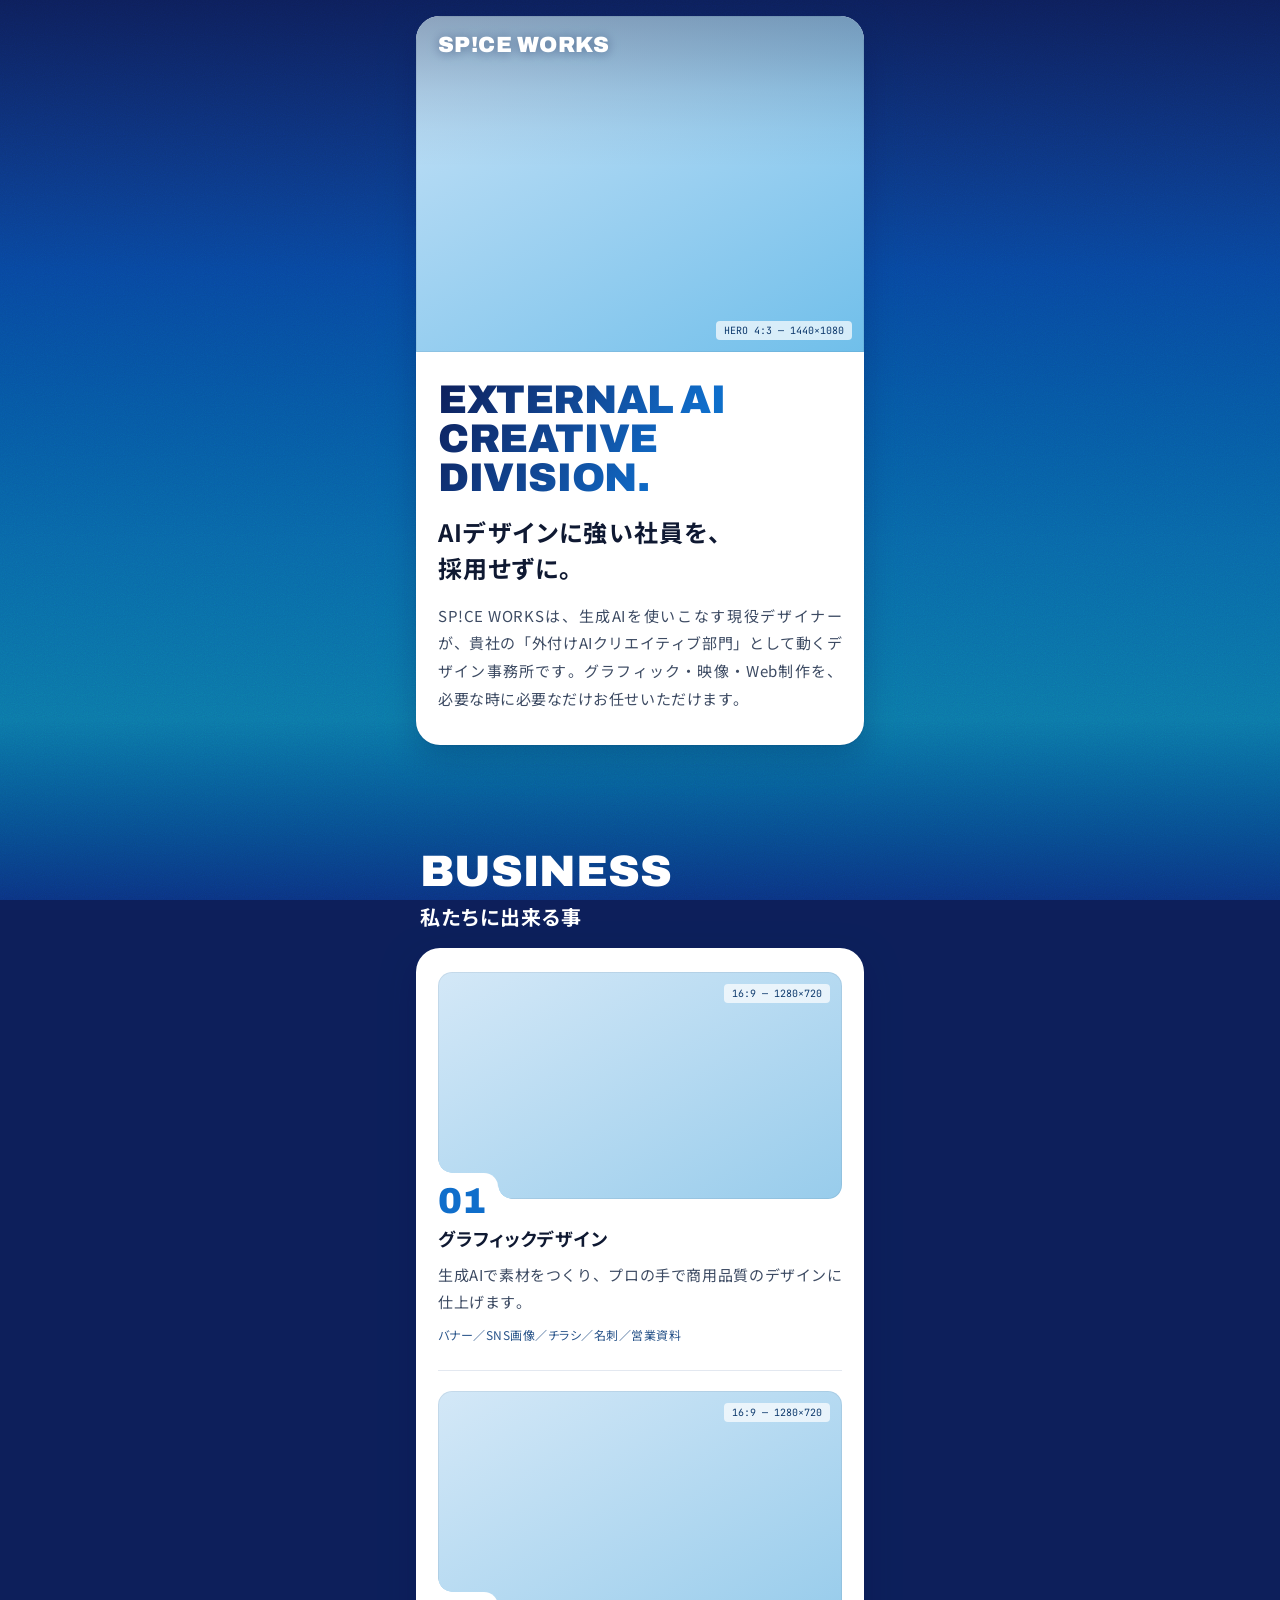
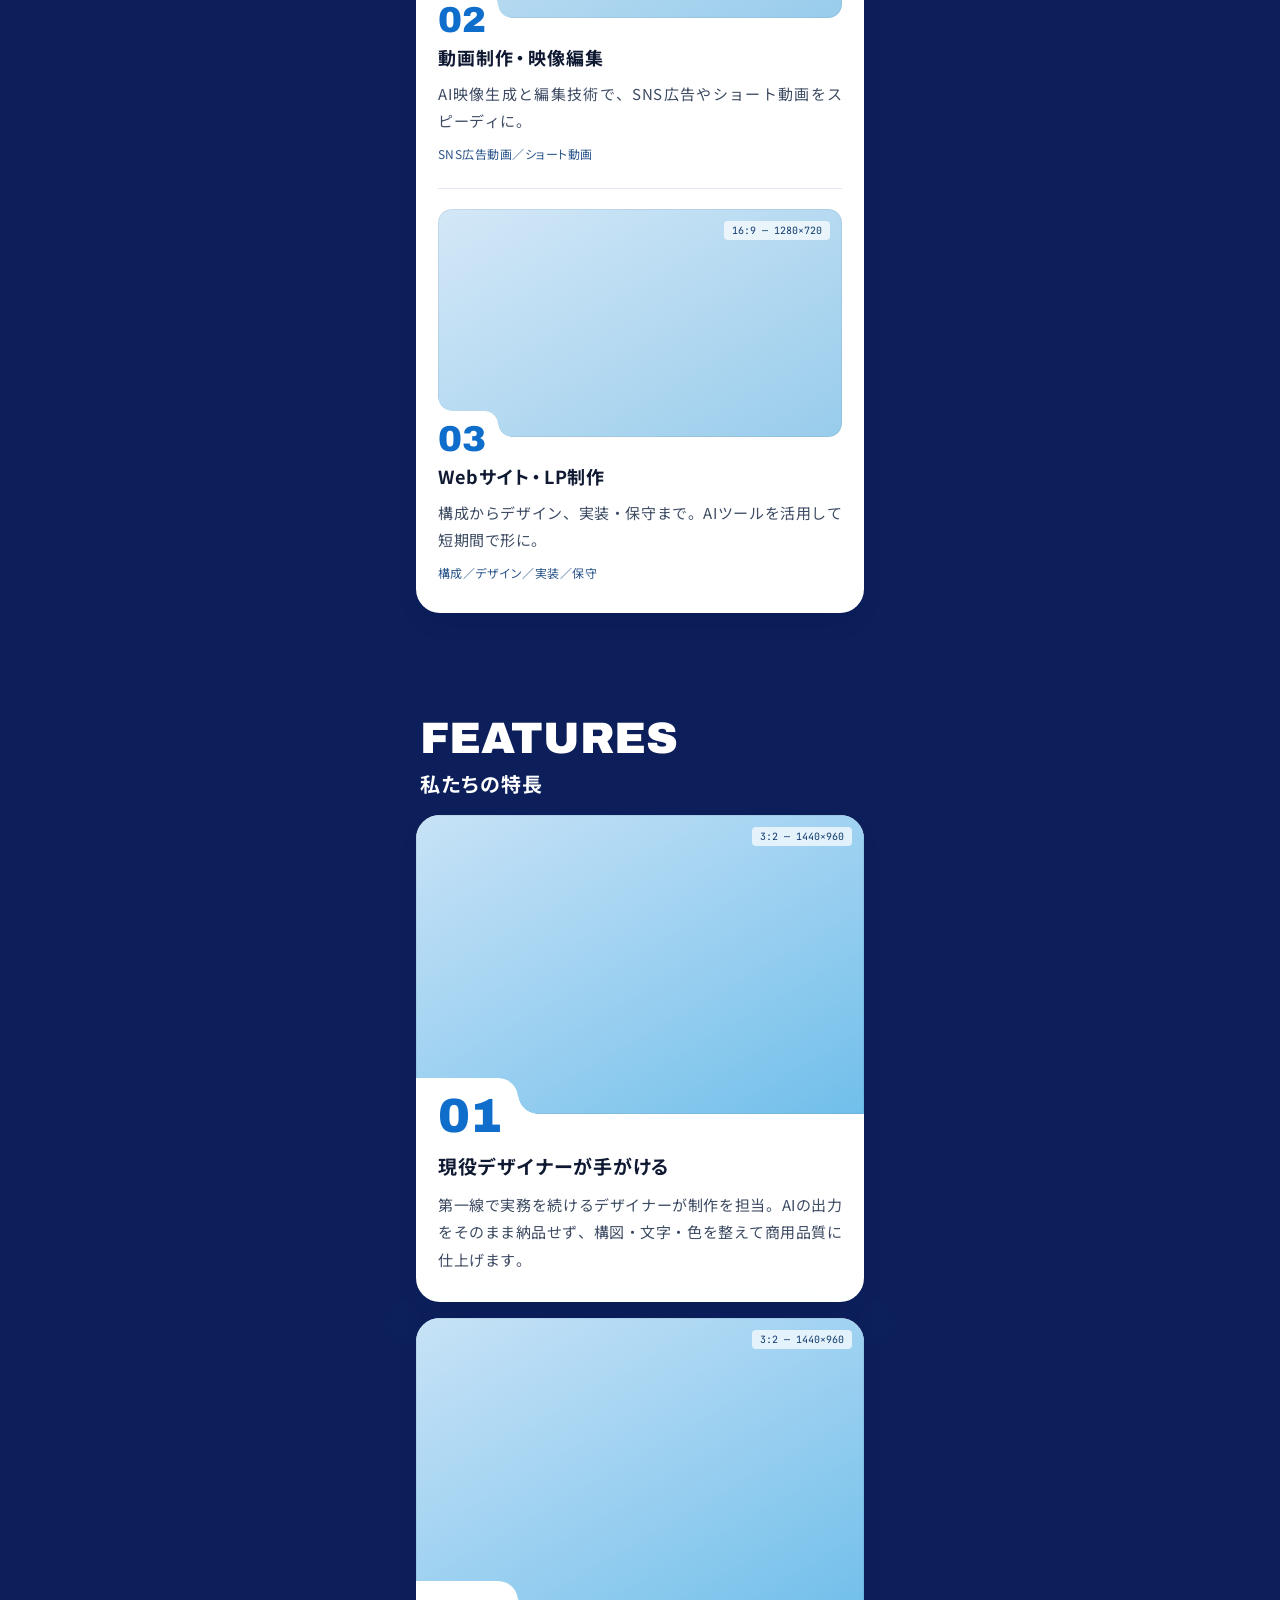
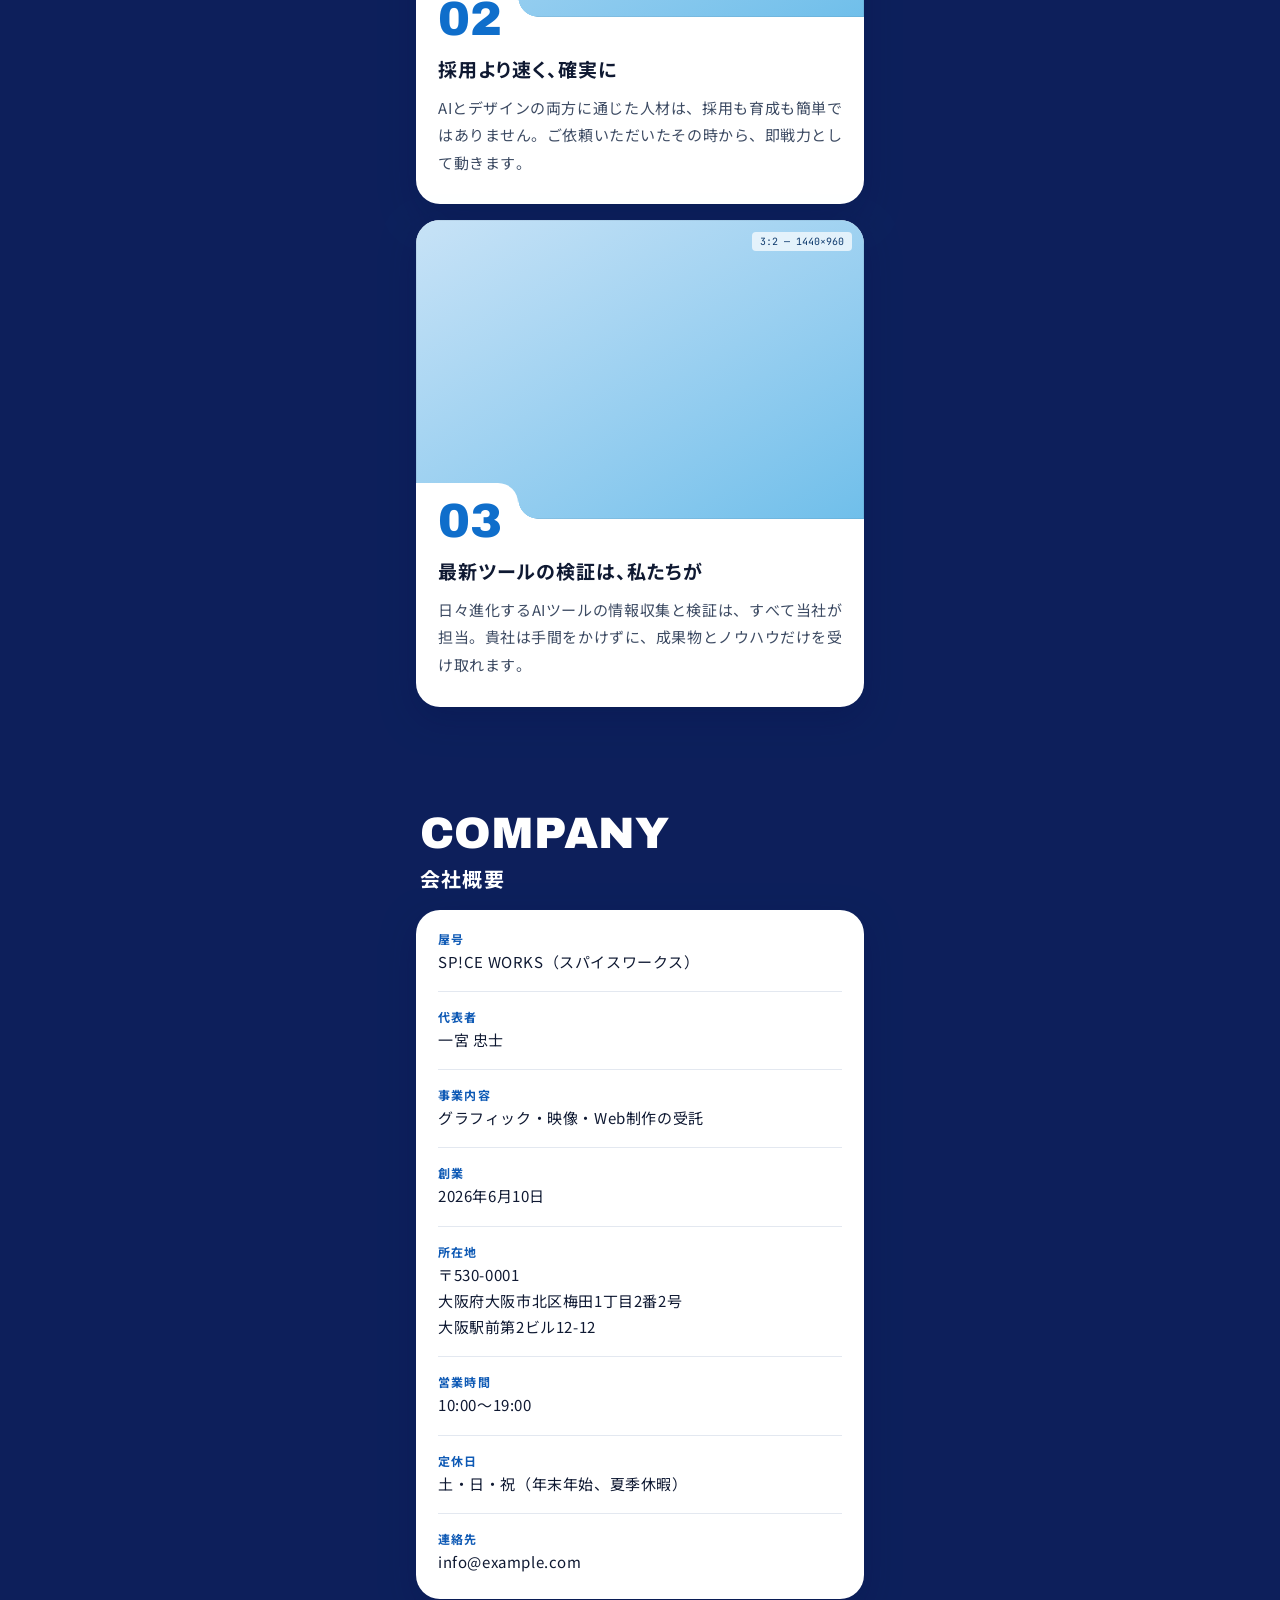
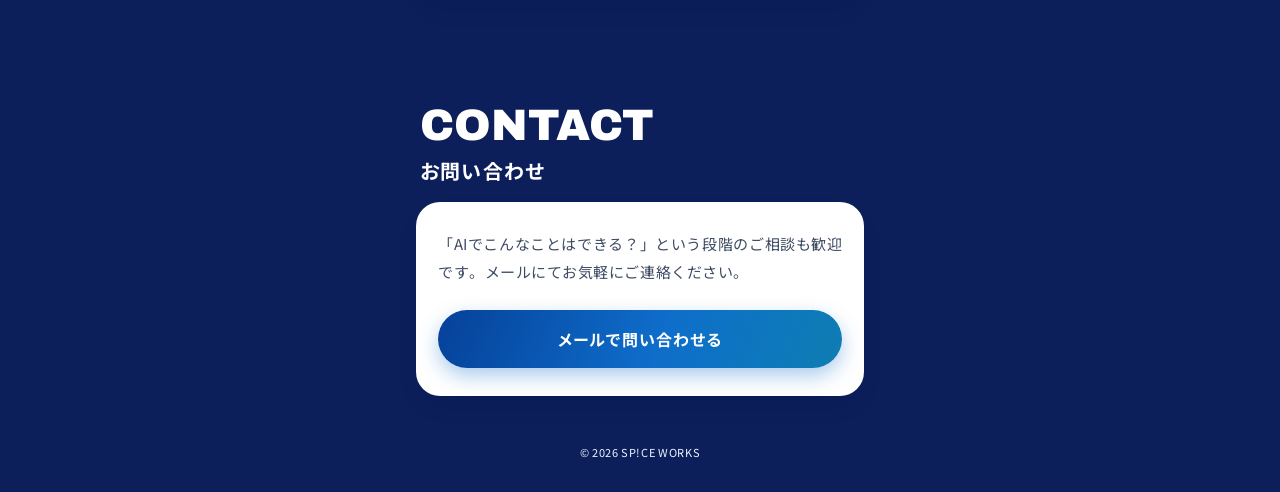
==== index.html @ f55064c8 "配色改善" ====
<!DOCTYPE html>
<html lang="ja">
<head>
<meta charset="utf-8">
<meta name="viewport" content="width=device-width, initial-scale=1, viewport-fit=cover">
<title>SP!CE WORKS（スパイスワークス）｜生成AIを活用したデザイン・映像・Web制作｜大阪</title>
<meta name="description" content="SP!CE WORKS（スパイスワークス）は、大阪・梅田のデザイン事務所です。生成AIを使いこなす現役デザイナーが、貴社の「外付けAIクリエイティブ部門」として画像・映像・Web制作を承ります。">
<meta name="theme-color" content="#0d1f5b"><!-- 背景上端 --navy-900 と同色。ブラウザの UI と背景を地続きに -->
<meta name="color-scheme" content="only light"><!-- 端末側の強制ダークモードで配色が反転するのを防ぐ -->
<link rel="canonical" href="https://example.com/">

<meta property="og:type" content="website">
<meta property="og:site_name" content="SP!CE WORKS">
<meta property="og:title" content="SP!CE WORKS（スパイスワークス）｜外付けAIクリエイティブ部門">
<meta property="og:description" content="生成AIを使いこなす現役デザイナーが、貴社の「外付けAIクリエイティブ部門」として画像・映像・Web制作を承ります。大阪・梅田。">
<meta property="og:url" content="https://example.com/">
<!-- TODO: ロゴと社名入りのOGP画像（1200×630）を用意して差し替え -->
<meta property="og:image" content="https://example.com/assets/img/ogp.png">
<meta name="twitter:card" content="summary_large_image">

<link rel="preconnect" href="https://fonts.googleapis.com">
<link rel="preconnect" href="https://fonts.gstatic.com" crossorigin>
<link href="https://fonts.googleapis.com/css2?family=Archivo:wght@800;900&family=Noto+Sans+JP:wght@400;700&family=JetBrains+Mono:wght@400&display=swap" rel="stylesheet">
<link rel="stylesheet" href="assets/css/style.css">
<script src="assets/js/main.js" defer></script>
</head>
<body>
<div class="bg" aria-hidden="true"></div>

<main class="main" id="top">

  <!-- ① ファーストビュー -->
  <section class="card hero js-fade">
    <div class="hero-visual">
      <!-- TODO: 本番画像に差し替え。div の中に入れるだけでトリミングされる（role/aria-label とラベルは削除）
           <img src="assets/img/hero.jpg" alt="" width="1440" height="1080" fetchpriority="high">
           左上はロゴが重なるので、主題は中央〜右下に置く -->
      <div class="media media--hero" role="img" aria-label="イメージ画像">
        <span class="media-label">HERO 4:3 — 1440×1080</span>
      </div>
      <p class="hero-logo" lang="en">SP!CE WORKS</p>
    </div>
    <div class="hero-body">
      <p class="hero-en" lang="en">EXTERNAL AI CREATIVE DIVISION.</p>
      <h1 class="hero-catch">AIデザインに<wbr>強い社員を、<br>採用せずに。</h1>
      <p class="text"><span class="nowrap" lang="en">SP!CE WORKS</span>は、生成AIを使いこなす現役デザイナーが、貴社の「外付けAIクリエイティブ部門」として動くデザイン事務所です。グラフィック・映像・Web制作を、必要な時に必要なだけお任せいただけます。</p>
    </div>
  </section>

  <!-- ② 事業内容
       画像：<img src="…" alt="…" width="1280" height="720" loading="lazy" decoding="async">
       左下は番号タブが重なる -->
  <section class="section" id="business" aria-labelledby="business-title">
    <div class="section-head">
      <h2 class="section-en" id="business-title" lang="en">BUSINESS</h2>
      <p class="section-ja">私たちに<wbr>出来る事</p>
    </div>
    <div class="card business js-fade">
      <ul class="services">
        <li class="service">
          <div class="media media--service" role="img" aria-label="グラフィックデザインのイメージ"><span class="media-label">16:9 — 1280×720</span></div>
          <h3 class="service-head"><span class="num num--md num-tab">01</span><span class="service-title">グラフィック<wbr>デザイン</span></h3>
          <p class="text text--tight">生成AIで素材をつくり、プロの手で商用品質のデザインに仕上げます。</p>
          <p class="service-items">バナー／<wbr>SNS画像／<wbr>チラシ／<wbr>名刺／<wbr>営業資料</p>
        </li>
        <li class="service">
          <div class="media media--service" role="img" aria-label="動画制作・映像編集のイメージ"><span class="media-label">16:9 — 1280×720</span></div>
          <h3 class="service-head"><span class="num num--md num-tab">02</span><span class="service-title">動画制作<span class="mid">・</span><wbr>映像編集</span></h3>
          <p class="text text--tight">AI映像生成と編集技術で、SNS広告やショート動画をスピーディに。</p>
          <p class="service-items">SNS広告動画／<wbr>ショート動画</p>
        </li>
        <li class="service">
          <div class="media media--service" role="img" aria-label="Webサイト・LP制作のイメージ"><span class="media-label">16:9 — 1280×720</span></div>
          <h3 class="service-head"><span class="num num--md num-tab">03</span><span class="service-title">Webサイト<span class="mid">・</span><wbr>LP制作</span></h3>
          <p class="text text--tight">構成からデザイン、実装・保守まで。AIツールを活用して短期間で形に。</p>
          <p class="service-items">構成／<wbr>デザイン／<wbr>実装／<wbr>保守</p>
        </li>
      </ul>
      <!-- <div class="order">
        <p class="order-en" lang="en">HOW TO ORDER</p>
        <h3 class="order-title">1点からご依頼いただけます</h3>
        <p class="order-text">社内のデザイナーに頼むように、必要な時に1点からご依頼いただけます。</p>
      </div> -->
    </div>
  </section>

  <!-- ③ 私たちの特長
       画像：<img src="…" alt="…" width="1440" height="960" loading="lazy" decoding="async">
       左下は番号タブが重なる -->
  <section class="section" id="features" aria-labelledby="features-title">
    <div class="section-head">
      <h2 class="section-en" id="features-title" lang="en">FEATURES</h2>
      <p class="section-ja">私たちの特長</p>
    </div>
    <ol class="features">
      <li class="card feature js-fade">
        <div class="media media--feature" role="img" aria-label="イメージグラフィック"><span class="media-label">3:2 — 1440×960</span></div>
        <div class="feature-body">
          <span class="num num--lg num-tab" aria-hidden="true">01</span>
          <h3 class="feature-title">現役<wbr>デザイナーが<wbr>手がける</h3>
          <p class="text">第一線で実務を続けるデザイナーが制作を担当。AIの出力をそのまま納品せず、構図・文字・色を整えて商用品質に仕上げます。</p>
        </div>
      </li>
      <li class="card feature js-fade">
        <div class="media media--feature" role="img" aria-label="イメージグラフィック"><span class="media-label">3:2 — 1440×960</span></div>
        <div class="feature-body">
          <span class="num num--lg num-tab" aria-hidden="true">02</span>
          <h3 class="feature-title">採用より<wbr>速く、<wbr>確実に</h3>
          <p class="text">AIとデザインの両方に通じた人材は、採用も育成も簡単ではありません。ご依頼いただいたその時から、即戦力として動きます。</p>
        </div>
      </li>
      <li class="card feature js-fade">
        <div class="media media--feature" role="img" aria-label="イメージグラフィック"><span class="media-label">3:2 — 1440×960</span></div>
        <div class="feature-body">
          <span class="num num--lg num-tab" aria-hidden="true">03</span>
          <h3 class="feature-title">最新ツールの<wbr>検証は、<wbr>私たちが</h3>
          <p class="text">日々進化するAIツールの情報収集と検証は、すべて当社が担当。貴社は手間をかけずに、成果物とノウハウだけを受け取れます。</p>
        </div>
      </li>
    </ol>
  </section>

  <!-- ④ 会社概要 -->
  <section class="section" id="company" aria-labelledby="company-title">
    <div class="section-head">
      <h2 class="section-en" id="company-title" lang="en">COMPANY</h2>
      <p class="section-ja">会社概要</p>
    </div>
    <div class="card company js-fade">
      <dl class="company-list">
        <div class="company-row"><dt>屋号</dt><dd><span class="nowrap" lang="en">SP!CE WORKS</span>（スパイスワークス）</dd></div>
        <div class="company-row"><dt>代表者</dt><dd class="nowrap">一宮 忠士</dd></div>
        <div class="company-row"><dt>事業内容</dt><dd>グラフィック・映像・<wbr>Web制作の<wbr>受託</dd></div>
        <div class="company-row"><dt>創業</dt><dd>2026年6月10日</dd></div>
        <div class="company-row">
          <dt>所在地</dt>
          <dd>
            <span class="postal">〒530-0001</span><br>
            大阪府大阪市北区<wbr>梅田1丁目2番2号<br>
            大阪駅前第2ビル<span class="nowrap">12-12</span>
            <!-- <a class="map-link" href="https://www.google.com/maps/search/?api=1&amp;query=%E5%A4%A7%E9%98%AA%E5%BA%9C%E5%A4%A7%E9%98%AA%E5%B8%82%E5%8C%97%E5%8C%BA%E6%A2%85%E7%94%B01%E4%B8%81%E7%9B%AE2%E7%95%AA2%E5%8F%B7%20%E5%A4%A7%E9%98%AA%E9%A7%85%E5%89%8D%E7%AC%AC2%E3%83%93%E3%83%AB" target="_blank" rel="noopener"><span>Googleマップで見る</span><span aria-hidden="true">↗</span></a> -->
          </dd>
        </div>
        <div class="company-row"><dt>営業時間</dt><dd>10:00〜19:00</dd></div>
        <div class="company-row"><dt>定休日</dt><dd>土・日・祝<wbr>（年末年始、<wbr>夏季休暇）</dd></div>
        <div class="company-row"><dt>連絡先</dt><dd lang="en">info@example.com</dd></div>
      </dl>
    </div>
  </section>

  <!-- ⑤ お問い合わせ -->
  <section class="section" id="contact" aria-labelledby="contact-title">
    <div class="section-head">
      <h2 class="section-en" id="contact-title" lang="en">CONTACT</h2>
      <p class="section-ja">お問い合わせ</p>
    </div>
    <div class="card contact js-fade">
      <p class="text">「AIでこんなことはできる？」という段階のご相談も歓迎です。メールにてお気軽にご連絡ください。</p>
      <div class="contact-actions">
        <!-- TODO: 公式LINEのURL・メールアドレスは公開前に本番用へ差し替え -->
        <a class="btn btn--primary" href="mailto:info@example.com">メールで<wbr>問い合わせる</a>
        <!-- <a class="btn btn--secondary" href="https://line.me/R/ti/p/@example" target="_blank" rel="noopener">公式LINEで相談する</a> -->
      </div>
    </div>
  </section>

</main>

<footer class="footer">
  <!-- <span class="footer-logo">SP!CE WORKS</span> -->
  <small class="footer-copy" lang="en">© 2026 SP!CE WORKS</small>
</footer>
</body>
</html>
---- assets/css/style.css ----
/* ==========================================================================
   SP!CE WORKS — mobile-first (designed at 375px)
   ========================================================================== */

:root {
  /* ------------------------------------------------------------------------
     配色
     色相を 紺 266° → 青 254° → 空色 236° の一本の軸にそろえ、無彩色も紺へ寄せる。
     ・白文字を載せる色（背景・ボタン）は、白とのコントラスト 4.5:1 以上
     ・既定値は sRGB の色域内。色域外の色はブラウザごとに丸め方が違い色相がずれるため。
       P3 ディスプレイでは下の @media で彩度だけ上げる（明度は同じなのでコントラストも同じ）
     ------------------------------------------------------------------------ */

  /* 無彩色（紺みのグレー） */
  --ink: oklch(0.22 0.05 265);   /* 見出し・本文の濃色      白地 17.4:1 */
  --text: oklch(0.41 0.045 262); /* 本文                    白地 8.8:1 */
  --muted: oklch(0.5 0.04 262);  /* 補足                    白地 6.0:1 */
  --line: oklch(0.93 0.012 255); /* 罫線 */
  --white: #fff;

  /* ブランドの青 */
  --navy-900: oklch(0.27 0.11 266);  /* 背景上端・theme-color */
  --navy-800: oklch(0.35 0.14 262);  /* 背景下端 */
  --blue-700: oklch(0.4 0.155 260);  /* 濃い青・ホバー      白地 9.5:1 */
  --blue-600: oklch(0.48 0.16 257);  /* リンク・ラベル      白地 6.7:1 */
  --blue-500: oklch(0.54 0.165 254); /* 番号などの主役の青  白地 5.1:1 */
  --cyan-500: oklch(0.56 0.12 238);  /* グラデーション終端  白地 4.6:1 */
  --blue-soft: oklch(0.45 0.1 255);  /* 落ち着いた青の文字  白地 7.5:1 */
  --blue-100: oklch(0.92 0.04 243);  /* 選択範囲 */
  --blue-50: oklch(0.97 0.015 245);  /* 淡い面・紺地の小さな文字 */

  /* 旧名（既存のクラスから参照） */
  --blue: var(--blue-500);
  --blue-link: var(--blue-600);
  --blue-link-hover: var(--blue-700);
  --blue-tint: var(--blue-50);

  /* 背景グラデーションの各段。明るい帯でも白文字 4.9:1 を保つ（旧 L0.72 は 2.4:1） */
  --bg-1: var(--navy-900);
  --bg-2: oklch(0.42 0.155 259);
  --bg-3: oklch(0.5 0.128 247);
  --bg-4: oklch(0.54 0.113 236);
  --bg-5: var(--navy-800);

  /* 背景トーン（デザインの Tweaks: 濃紺→シアン / ブルー均一 / ディープ） */
  --bg-navy-cyan: linear-gradient(180deg, var(--bg-1) 0%, var(--bg-2) 30%, var(--bg-3) 60%, var(--bg-4) 80%, var(--bg-5) 100%);
  --bg-blue-flat: linear-gradient(180deg, oklch(0.48 0.15 256) 0%, oklch(0.53 0.14 248) 50%, oklch(0.46 0.15 258) 100%);
  --bg-deep: linear-gradient(180deg, oklch(0.22 0.08 265) 0%, var(--navy-800) 45%, var(--blue-600) 75%, oklch(0.25 0.1 265) 100%);
  --bg: var(--bg-navy-cyan);

  --card-radius: 24px;
  --media-radius: 14px;
  /* 影は黒でなく背景と同じ紺で落とす。近い影＋遠い影の二層で浮きを自然に */
  --card-shadow:
    0 1px 2px oklch(0.2 0.1 262 / 0.12),
    0 12px 32px oklch(0.2 0.1 262 / 0.22);
  --section-gap: clamp(72px, 20vw, 104px);
  --card-pad-x: 22px; /* 375px 幅で本文が 19 字詰め・字間 ≒0.05em になる値 */

  --font-en: "Archivo", sans-serif;
  /* Web フォント読み込み前・失敗時も、OS の上質な和文ゴシックで組む */
  --font-ja: "Noto Sans JP", "Hiragino Sans", "Hiragino Kaku Gothic ProN", "Yu Gothic Medium", "YuGothic", "Meiryo", sans-serif;
  --font-mono: "JetBrains Mono", monospace;
}

/* P3 ディスプレイ（iPhone・Mac など）：同じ明度のまま彩度を上げる */
@media (color-gamut: p3) {
  :root {
    --blue-700: oklch(0.4 0.18 260);
    --blue-600: oklch(0.48 0.19 257);
    --blue-500: oklch(0.54 0.2 254);
    --cyan-500: oklch(0.56 0.15 236);
    --bg-2: oklch(0.42 0.19 259);
    --bg-3: oklch(0.5 0.17 247);
    --bg-4: oklch(0.54 0.15 236);
    --bg-5: oklch(0.35 0.17 262);
  }
}

*,
*::before,
*::after { box-sizing: border-box; }

html {
  scroll-behavior: smooth;
  scroll-padding-top: 16px;
  -webkit-text-size-adjust: 100%;
}

body {
  margin: 0;
  background: var(--navy-900); /* オーバースクロール時に見える色＝背景上端 */
  font-family: var(--font-ja);
  color: var(--ink);
  -webkit-font-smoothing: antialiased;
  line-break: strict; /* 行頭に小書き文字・長音・約物を置かない */
  overflow-wrap: anywhere;
  text-autospace: normal; /* 和欧間に 1/8em のアキ（対応ブラウザのみ） */
  text-spacing-trim: normal; /* 約物の連続（、「 など）を詰める */
  overflow-x: hidden;
}

h1, h2, h3, p, ul, ol, dl, dd { margin: 0; padding: 0; }
ul, ol { list-style: none; }

.nowrap { white-space: nowrap; }

a { color: var(--blue-link); text-decoration: underline; }
a:hover { color: var(--blue-link-hover); }

:focus-visible { outline: 3px solid var(--blue-600); outline-offset: 3px; } /* 白地で 6.7:1 */

::selection { background: var(--blue-100); color: var(--ink); }

@media (prefers-reduced-motion: reduce) {
  html { scroll-behavior: auto; }
}

/* --------------------------------------------------------------------------
   固定背景（iOS Safari は background-attachment: fixed 非対応のため別レイヤー）
   -------------------------------------------------------------------------- */
.bg {
  position: fixed;
  inset: 0;
  height: 100vh;
  height: 100lvh;
  z-index: -1;
  background: var(--bg);
  pointer-events: none;
}
.bg::after {
  content: "";
  position: absolute;
  inset: 0;
  opacity: 0.18;
  mix-blend-mode: overlay;
  background-image: url("data:image/svg+xml;utf8,<svg xmlns='http://www.w3.org/2000/svg' width='160' height='160'><filter id='n'><feTurbulence type='fractalNoise' baseFrequency='0.9' numOctaves='2' stitchTiles='stitch'/></filter><rect width='100%25' height='100%25' filter='url(%23n)'/></svg>");
}

/* --------------------------------------------------------------------------
   Layout
   -------------------------------------------------------------------------- */
.main {
  display: flex;
  flex-direction: column;
  gap: var(--section-gap);
  max-width: 480px; /* PC版デザイン確定までは SP レイアウトを中央寄せ */
  margin: 0 auto;
  padding: 16px 16px 0;
}

.card {
  background: var(--white);
  border-radius: var(--card-radius);
  box-shadow: var(--card-shadow);
}

.section {
  display: flex;
  flex-direction: column;
  gap: 16px;
}
.section-head {
  display: flex;
  flex-direction: column;
  gap: 8px;
  padding: 0 4px;
  color: var(--white);
}
.section-en {
  font-family: var(--font-en);
  font-weight: 900;
  font-size: clamp(38px, 11.5vw, 44px);
  line-height: 1;
}

/* 和文見出し：約物を詰め（palt）、<wbr> を置いた文節でのみ改行して行長をそろえる
   （auto-phrase は Chrome 限定のため、keep-all + <wbr> で全ブラウザ同じ改行に） */
.hero-catch,
.section-ja,
.service-title,
.feature-title,
.order-title,
.btn {
  font-feature-settings: "palt";
  font-kerning: normal; /* 源ノ角系の kern はプロポーショナル組で効かせる前提 */
  text-autospace: no-autospace; /* 詰め組の見出しでは和欧間アキが間延びして見える */
  word-break: keep-all;
  text-wrap: balance;
}
/* palt で半角幅まで詰まる中黒に、わずかにアキを戻す */
.mid { margin-inline: 0.12em; }
.section-ja {
  font-weight: 700;
  font-size: clamp(18px, 5.2vw, 20px);
  line-height: 1.55;
  letter-spacing: 0.06em;
}

/* 和文本文：ベタ組・両端揃え。
   kern は「す。」などの字間を詰めて字送りを乱すので切る。
   text-wrap: pretty は最終行調整で行を1字短く折り、その行を間延びさせるので使わない */
.text,
.order-text {
  text-align: justify;
  font-kerning: none;
}
.text {
  font-size: 15px;
  line-height: 1.85;
  letter-spacing: 0.04em;
  color: var(--text);
}
.text--tight { line-height: 1.8; }

/* 字送りグリッド：行長が字送りの整数倍でないと、端数を両端揃えが字間に配って
   行ごとにアキがばらつく。行長 W を 15.6px（15px + 0.04em）に最も近い字送りで
   N 字に割り切り、全行の文字が縦にもそろうようにする。
   末尾の字のあとの字間ぶん右へ張り出し、最終字の字面を版面の右端にそろえる。
   --n-adjust は main.js が段落末の泣き別れ回避に使う（+1 追い込み／−1 追い出し）。 */
.hero-body,
.business,
.feature-body,
.contact { container-type: inline-size; }

@supports (width: 1cqi) {
  .text {
    --n: 14;
    --cols: calc(var(--n) + var(--n-adjust, 0));
    --tracking: calc((100cqi - 0.5px - var(--cols) * 1em) / (var(--cols) - 1));
    letter-spacing: var(--tracking);
    margin-inline-end: calc(var(--tracking) * -1);
  }
}
/* 境界 = (N - 0.5) × 15.6px */
@container (width >= 226.2px) { .text { --n: 15; } }
@container (width >= 241.8px) { .text { --n: 16; } }
@container (width >= 257.4px) { .text { --n: 17; } }
@container (width >= 273px)   { .text { --n: 18; } }
@container (width >= 288.6px) { .text { --n: 19; } }
@container (width >= 304.2px) { .text { --n: 20; } }
@container (width >= 319.8px) { .text { --n: 21; } }
@container (width >= 335.4px) { .text { --n: 22; } }
@container (width >= 351px)   { .text { --n: 23; } }
@container (width >= 366.6px) { .text { --n: 24; } }
@container (width >= 382.2px) { .text { --n: 25; } }
@container (width >= 397.8px) { .text { --n: 26; } }
@container (width >= 413.4px) { .text { --n: 27; } }

.num {
  font-family: var(--font-en);
  font-weight: 900;
  font-variant-numeric: tabular-nums; /* 01〜03 の字幅をそろえ、見出しの頭をそろえる */
  line-height: 1;
  color: var(--blue);
}
.num--md { font-size: 36px; }
.num--lg { font-size: 48px; }

/* --------------------------------------------------------------------------
   画像枠
   比率で格を付ける：ヒーロー 4:3 ＞ 特長 3:2 ＞ 事業 16:9。
   枠の中に <img> を入れるだけで、比率を保ったままトリミングされる。
   背景のグラデーションは仮置きの見た目を兼ね、本番では読み込み中の下地になる。
   -------------------------------------------------------------------------- */
.media {
  position: relative;
  overflow: hidden;
  display: flex;
  align-items: flex-start;
  justify-content: flex-end; /* ラベルは右上：左上はロゴ、左下は番号タブが重なるため */
  padding: 12px;
  background: linear-gradient(150deg, oklch(0.9 0.04 240), oklch(0.77 0.1 234));
}
.media > img {
  position: absolute;
  inset: 0;
  width: 100%;
  height: 100%;
  object-fit: cover;
  object-position: var(--focus, 50% 50%); /* 主題の位置は style="--focus: 70% 40%" で調整 */
}
/* 白いカードに明るい写真が溶けないよう、ごく薄い内側の縁を引く */
.media::after {
  content: "";
  position: absolute;
  inset: 0;
  border-radius: inherit;
  box-shadow: inset 0 0 0 1px oklch(0.25 0.05 260 / 0.07);
  pointer-events: none;
}
.media--hero { aspect-ratio: 4 / 3; align-items: flex-end; } /* ロゴと競わないようラベルは右下 */
.media--feature { aspect-ratio: 3 / 2; }
.media--service {
  aspect-ratio: 16 / 9;
  border-radius: var(--media-radius);
  background: linear-gradient(150deg, oklch(0.92 0.03 240), oklch(0.82 0.07 235));
}
.media-label {
  position: relative;
  z-index: 1;
  font-family: var(--font-mono);
  font-size: 10px;
  color: oklch(0.35 0.1 255);
  background: rgba(255, 255, 255, 0.7);
  padding: 3px 8px;
  border-radius: 4px;
}

/* 番号タブ：画像の左下に白いタブを食い込ませ、画像と本文を一つの面につなぐ。
   タブと画像の境目は逆R（::after）で、画像側の角も丸く見せる */
.num-tab {
  --tab-r: 16px;       /* タブ肩と逆R の半径 */
  --tab-overlap: 32px; /* 画像に食い込む深さ */
  --tab-pad-x: 0px;    /* タブ左の余白（全幅画像では本文の左端に合わせる） */
  position: relative;
  z-index: 1;
  align-self: flex-start;
  margin-left: calc(var(--tab-pad-x) * -1);
  padding: 12px 14px 0 var(--tab-pad-x);
  background: var(--white);
  border-top-right-radius: var(--tab-r);
}
.num-tab::after {
  content: "";
  position: absolute;
  left: 100%;
  top: calc(var(--tab-overlap) - var(--tab-r));
  width: var(--tab-r);
  height: var(--tab-r);
  background: radial-gradient(circle at 100% 0, transparent calc(var(--tab-r) - 0.5px), var(--white) var(--tab-r));
}

/* --------------------------------------------------------------------------
   ① Hero
   -------------------------------------------------------------------------- */
.hero {
  overflow: hidden;
  display: flex;
  flex-direction: column;
}
/* 社名はキービジュアルに重ねる（画像に焼き込まず、差し替えやすくする）。
   どんな写真でも白いロゴが読めるよう、上端にだけ薄いスクリムを敷く */
.hero-visual { position: relative; }
.hero-visual::before {
  content: "";
  position: absolute;
  inset: 0 0 auto;
  height: 45%;
  z-index: 1;
  /* 直線的に消すと終端に帯が見えるので、イーズアウト状に減衰させる */
  background: linear-gradient(
    oklch(0.2 0.08 265 / 0.3),
    oklch(0.2 0.08 265 / 0.21) 25%,
    oklch(0.2 0.08 265 / 0.11) 50%,
    oklch(0.2 0.08 265 / 0.04) 75%,
    oklch(0.2 0.08 265 / 0)
  );
  pointer-events: none;
}
.hero-logo {
  z-index: 2;
  position: absolute;
  top: 18px;
  left: var(--card-pad-x);
  font-family: var(--font-en);
  font-weight: 900;
  font-size: 22px;
  line-height: 1;
  letter-spacing: 0.02em;
  color: var(--white);
  text-shadow: 0 1px 12px oklch(0.2 0.1 262 / 0.4);
}
.hero-body {
  display: flex;
  flex-direction: column;
  gap: 16px;
  padding: 28px var(--card-pad-x) 32px;
}
.hero-en {
  font-family: var(--font-en);
  font-weight: 900;
  font-size: clamp(32px, 10vw, 40px);
  line-height: 0.98;
  letter-spacing: -0.01em;
  background: linear-gradient(120deg, var(--navy-900), var(--blue-500) 60%, var(--cyan-500)); /* 終端でも白地 4.6:1 */
  -webkit-background-clip: text;
  background-clip: text;
  color: transparent;
}
.hero-catch {
  font-weight: 700;
  font-size: clamp(20px, 6vw, 24px);
  line-height: 1.5;
  letter-spacing: 0.05em;
  color: var(--ink);
}

/* --------------------------------------------------------------------------
   ② Business
   -------------------------------------------------------------------------- */
.business {
  display: flex;
  flex-direction: column;
  padding: 4px var(--card-pad-x) var(--card-pad-x);
}
.services {
  display: flex;
  flex-direction: column;
}
.service {
  display: flex;
  flex-direction: column;
  gap: 10px;
  padding: 20px 0 24px;
  border-bottom: 1px solid var(--line);
}
.service:last-child { border-bottom: none; padding-bottom: 8px; }
.service-head {
  display: flex;
  flex-direction: column;
  gap: 6px;
}
.service .num-tab {
  --tab-r: var(--media-radius);
  --tab-overlap: 26px;
  margin-top: calc((var(--tab-overlap) + 10px) * -1); /* 10px = .service の gap */
  padding: 10px 12px 0 0;
}
/* 角丸の画像の内側にタブが入るので、タブ肩の左側にも逆R を置いて画像の角を丸める */
.service .num-tab::before {
  content: "";
  position: absolute;
  left: 0;
  bottom: 100%;
  width: var(--tab-r);
  height: var(--tab-r);
  background: radial-gradient(circle at 100% 0, transparent calc(var(--tab-r) - 0.5px), var(--white) var(--tab-r));
}
.service-title {
  font-weight: 700;
  font-size: 18px;
  letter-spacing: 0.05em;
  color: var(--ink);
}
.service-items {
  font-feature-settings: "palt"; /* 全角スラッシュ前後の空きを詰める */
  word-break: keep-all;
  font-size: 12px;
  line-height: 1.7;
  letter-spacing: 0.04em;
  color: var(--blue-soft);
}
.order {
  margin-top: 24px;
  display: flex;
  flex-direction: column;
  gap: 6px;
  padding: 20px 18px;
  border-radius: 16px;
  background: var(--blue-tint);
}
.order-en {
  font-family: var(--font-en);
  font-weight: 800;
  font-size: 12px;
  letter-spacing: 0.14em;
  color: var(--blue-link);
}
.order-title {
  font-weight: 700;
  font-size: 17px;
  letter-spacing: 0.05em;
  color: var(--ink);
}
.order-text {
  font-size: 14px;
  line-height: 1.8;
  letter-spacing: 0.04em;
  color: var(--text);
}

/* --------------------------------------------------------------------------
   ③ Features
   -------------------------------------------------------------------------- */
.features {
  display: flex;
  flex-direction: column;
  gap: 16px;
}
.feature {
  overflow: hidden;
  display: flex;
  flex-direction: column;
}
.feature-body {
  display: flex;
  flex-direction: column;
  gap: 10px;
  padding: 0 var(--card-pad-x) 28px;
}
.feature .num-tab {
  --tab-r: 20px;
  --tab-overlap: 36px;
  --tab-pad-x: var(--card-pad-x);
  margin-top: calc(var(--tab-overlap) * -1);
  padding-top: 14px;
  padding-right: 16px;
  margin-bottom: 2px;
}
.feature-title {
  font-weight: 700;
  font-size: 19px;
  line-height: 1.5;
  letter-spacing: 0.05em;
  color: var(--ink);
}

/* --------------------------------------------------------------------------
   ④ Company
   -------------------------------------------------------------------------- */
.company { padding: 4px var(--card-pad-x) 8px; }
.company-row {
  display: flex;
  flex-direction: column;
  gap: 2px;
  padding: 16px 0;
  border-bottom: 1px solid var(--line);
}
.company-row:last-child { border-bottom: none; }
.company-row dt {
  font-size: 12px;
  font-weight: 700;
  letter-spacing: 0.1em;
  color: var(--blue-link);
}
.company-row dd {
  /* 「2 番 2 号」「2026 年」と数字まわりが空くのを避ける。
     ideograph-alpha 対応ブラウザでは欧字のアキだけ残す */
  text-autospace: no-autospace;
  text-autospace: ideograph-alpha;
  font-kerning: none;
  word-break: keep-all;
  font-size: 15px;
  line-height: 1.75;
  letter-spacing: 0.04em;
  color: var(--ink);
}
.map-link {
  display: flex;
  align-items: center;
  gap: 6px;
  width: fit-content;
  padding-top: 6px;
  font-size: 13px;
  font-weight: 700;
  text-decoration: none;
}
.map-link span:first-child {
  text-decoration: underline;
  text-underline-offset: 3px;
}

/* --------------------------------------------------------------------------
   ⑤ Contact
   -------------------------------------------------------------------------- */
.contact {
  display: flex;
  flex-direction: column;
  gap: 24px;
  padding: 28px var(--card-pad-x);
}
.contact-actions {
  display: flex;
  flex-direction: column;
  gap: 12px;
}
.btn {
  height: 58px;
  border-radius: 29px;
  display: flex;
  align-items: center;
  justify-content: center;
  font-weight: 700;
  font-size: 16px;
  letter-spacing: 0.06em;
  text-decoration: none;
  transition: filter 0.2s ease, background-color 0.2s ease;
}
.btn--primary {
  color: var(--white);
  /* 白文字が載る範囲はどこでも 4.6:1 以上（旧終端 L0.7 は 2.6:1） */
  background: linear-gradient(110deg, var(--blue-700), var(--blue-500) 55%, var(--cyan-500));
  box-shadow: 0 8px 20px color-mix(in oklch, var(--blue-500) 35%, transparent);
}
.btn--primary:hover { color: var(--white); filter: brightness(1.08); }
.btn--secondary {
  color: var(--blue-700);
  background: var(--white);
  border: 2px solid var(--blue-600);
}
.btn--secondary:hover { color: var(--blue-700); background: var(--blue-50); }
.contact-mail {
  padding-top: 4px;
  font-family: var(--font-mono);
  font-size: 13px;
  color: var(--muted);
  text-align: center;
}

/* --------------------------------------------------------------------------
   Footer
   -------------------------------------------------------------------------- */
.footer {
  display: flex;
  flex-direction: column;
  align-items: center;
  gap: 8px;
  margin-top: 48px;
  padding: 0 0 calc(32px + env(safe-area-inset-bottom));
}
.footer-logo {
  font-family: var(--font-en);
  font-weight: 900;
  font-size: 18px;
  color: var(--white);
}
.footer-copy {
  font-size: 11px;
  letter-spacing: 0.06em;
  color: var(--blue-50); /* 半透明の白は背景の明るい帯で 4.5:1 を割るので不透明の淡青に */
}

/* --------------------------------------------------------------------------
   カードのフェードイン（JS有効時のみ）
   -------------------------------------------------------------------------- */
.js .js-fade {
  opacity: 0;
  transform: translateY(24px);
  transition: opacity 0.7s ease, transform 0.7s ease;
}
.js .js-fade.is-visible {
  opacity: 1;
  transform: none;
}
@media (prefers-reduced-motion: reduce) {
  .js .js-fade { opacity: 1; transform: none; transition: none; }
}
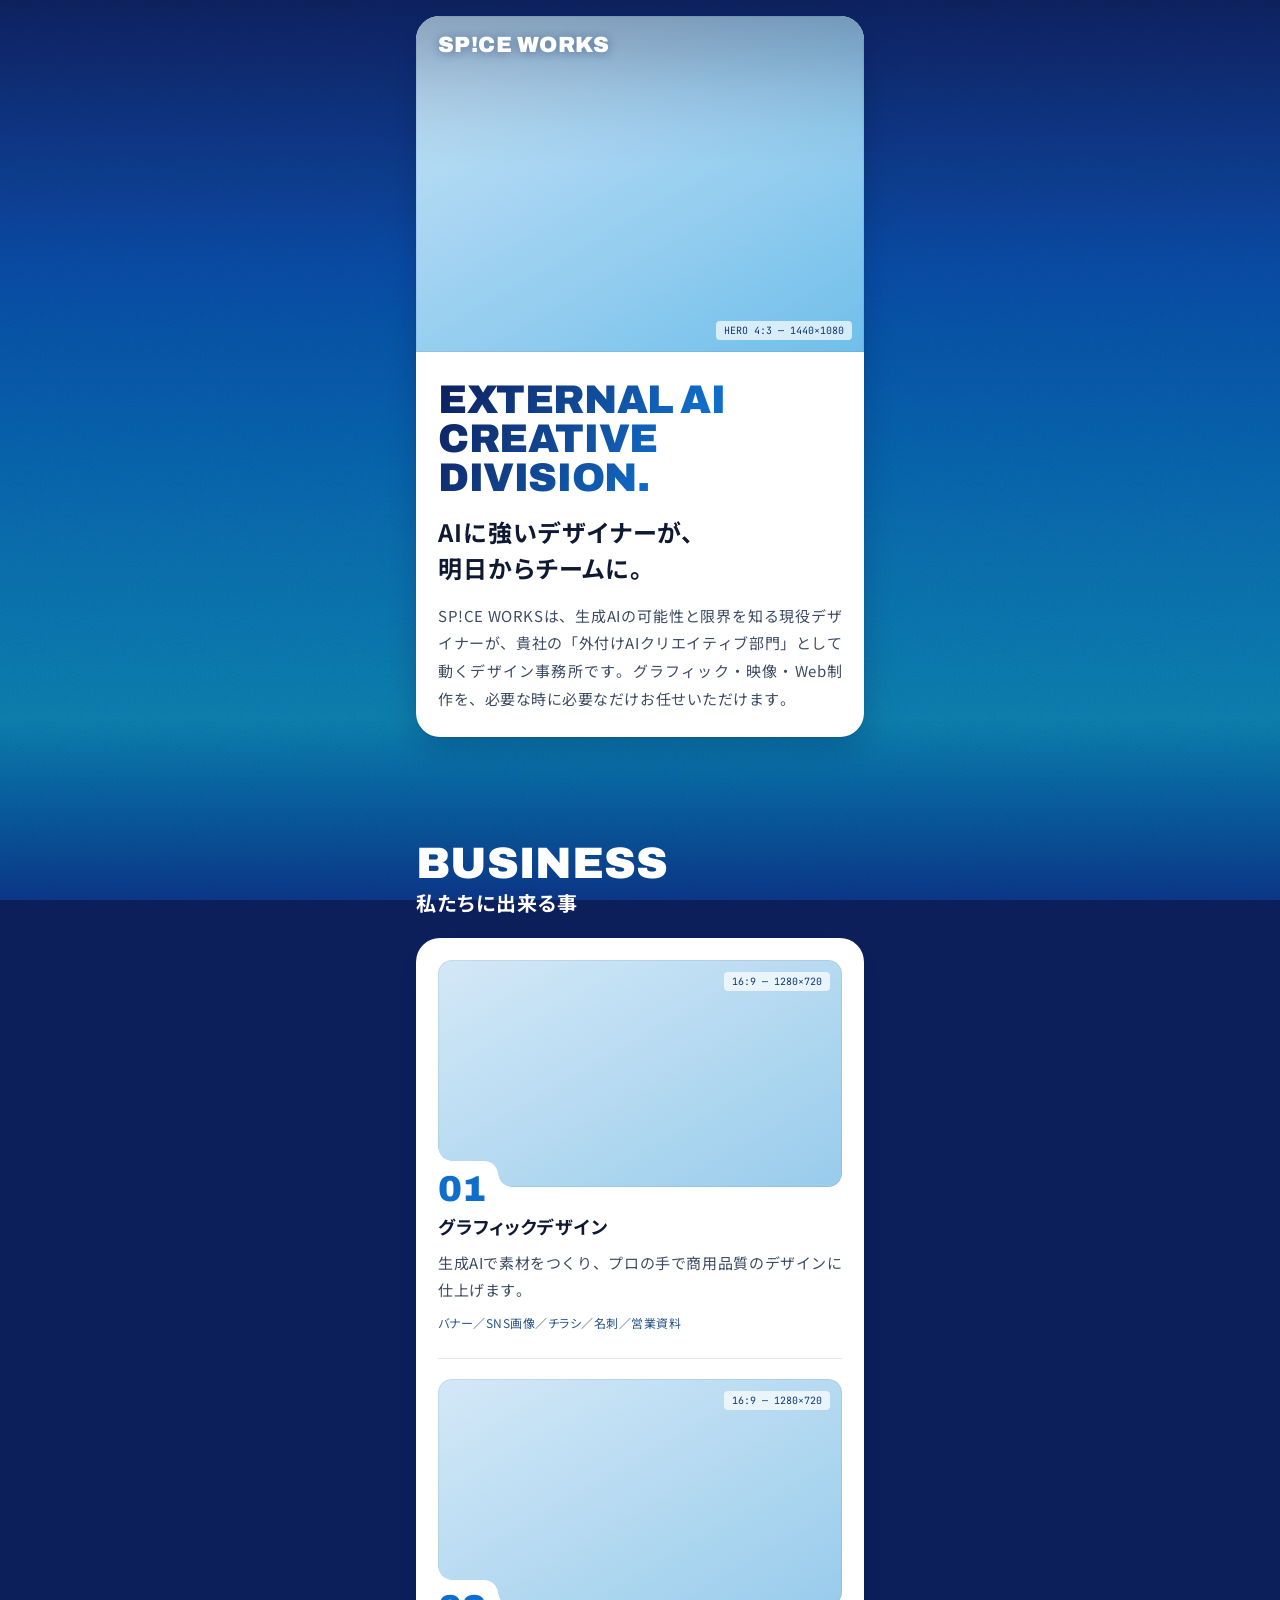
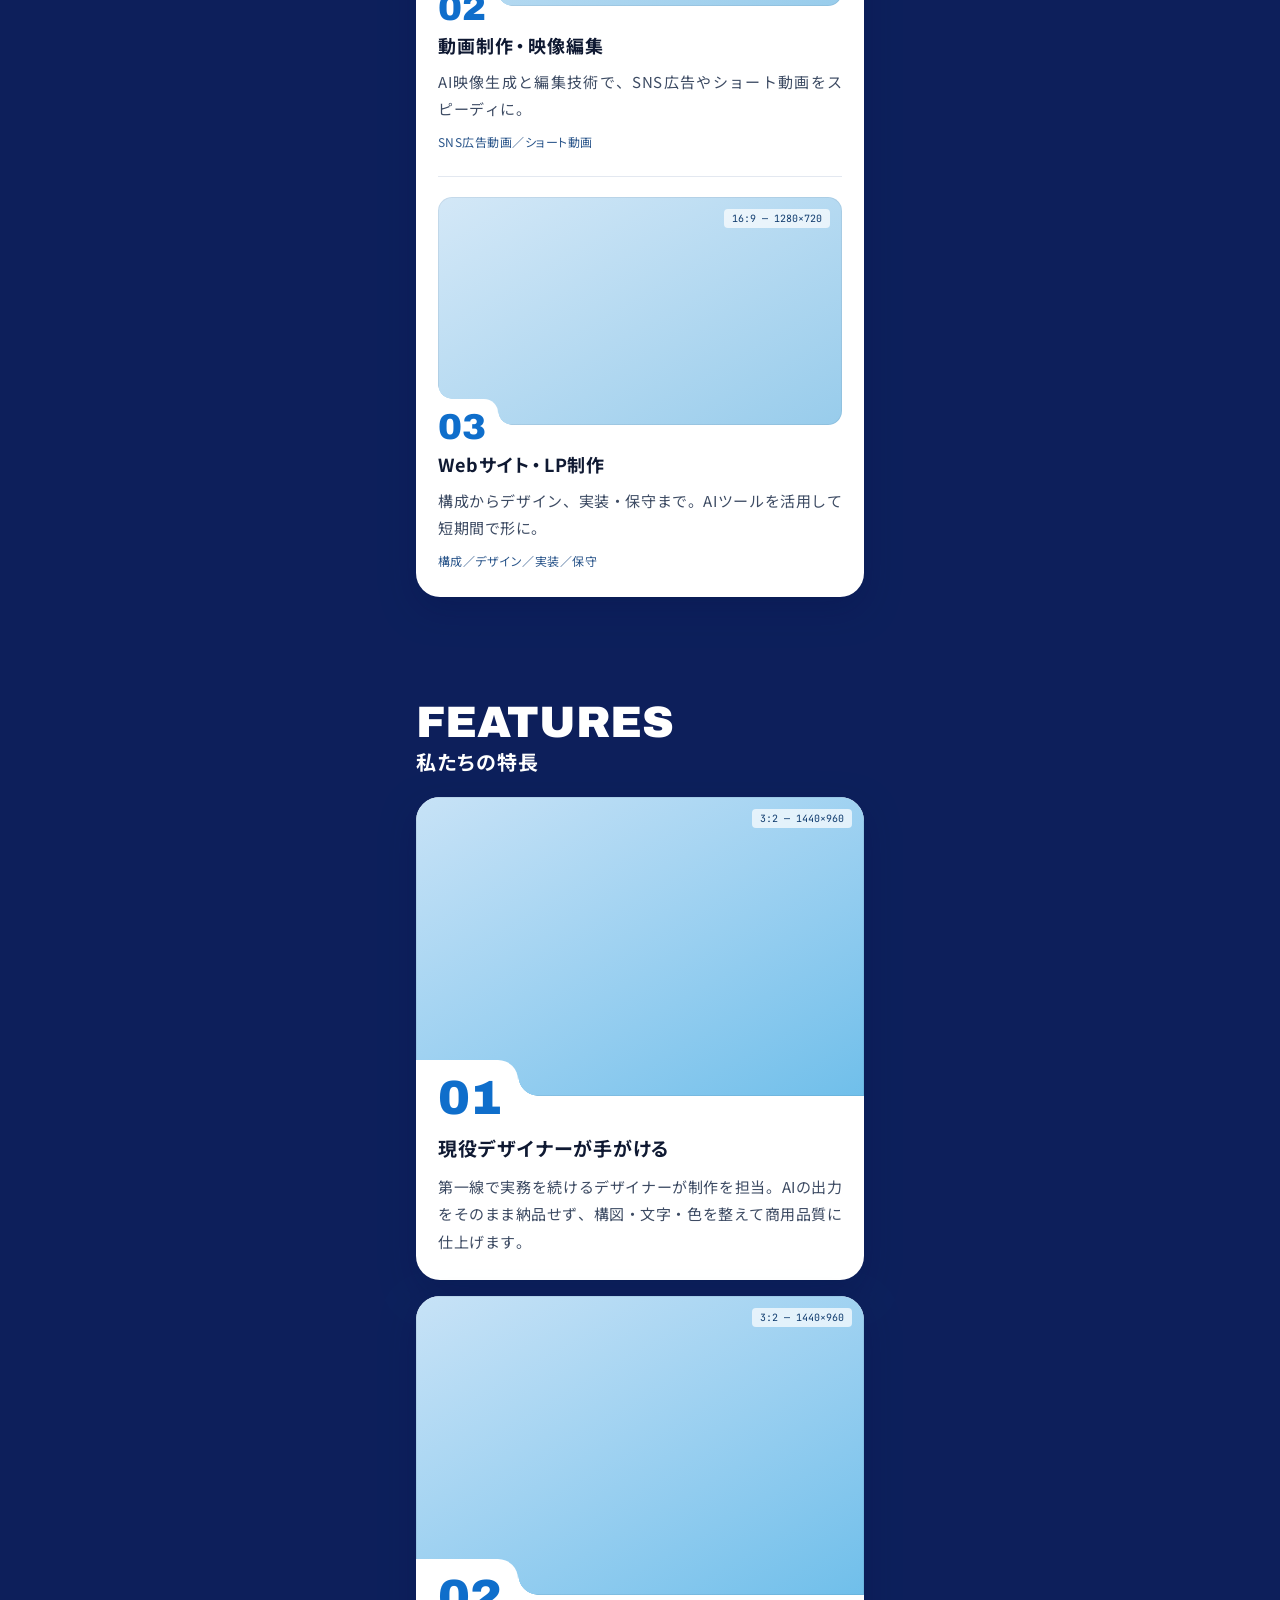
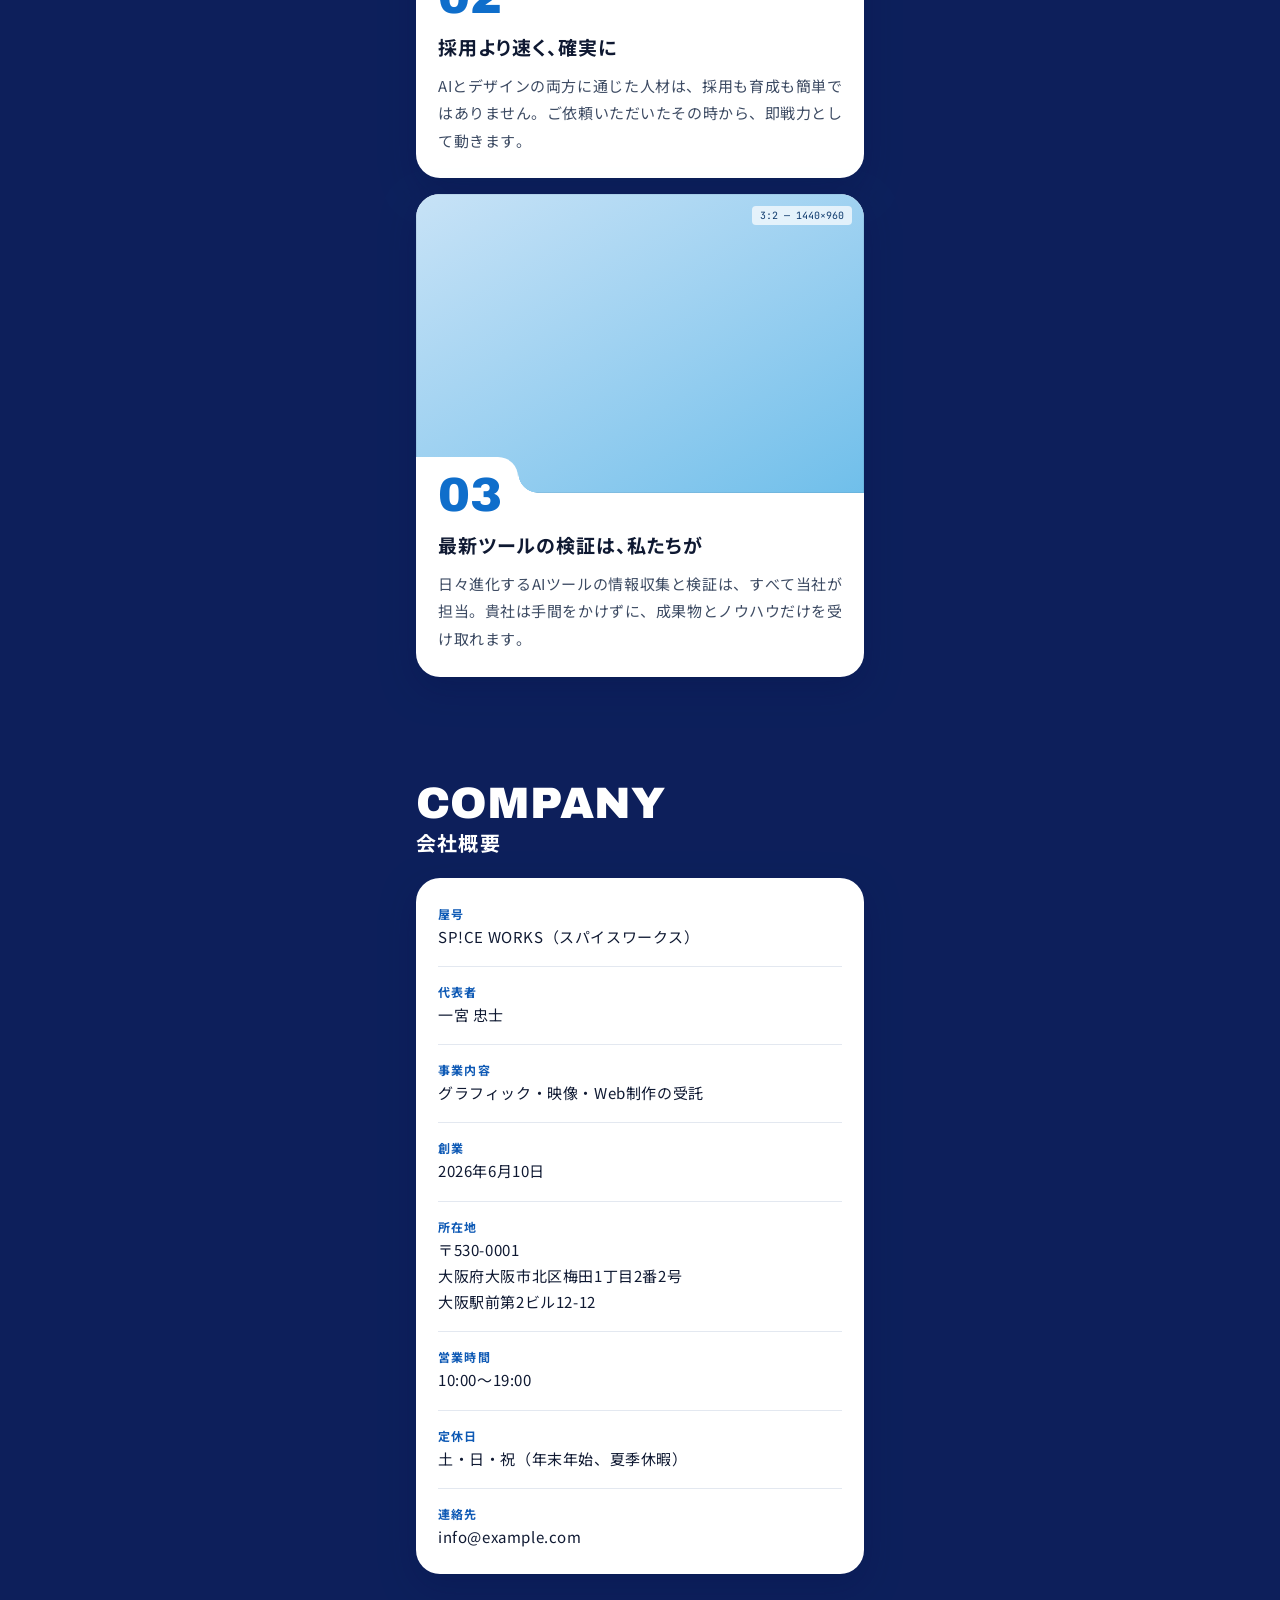
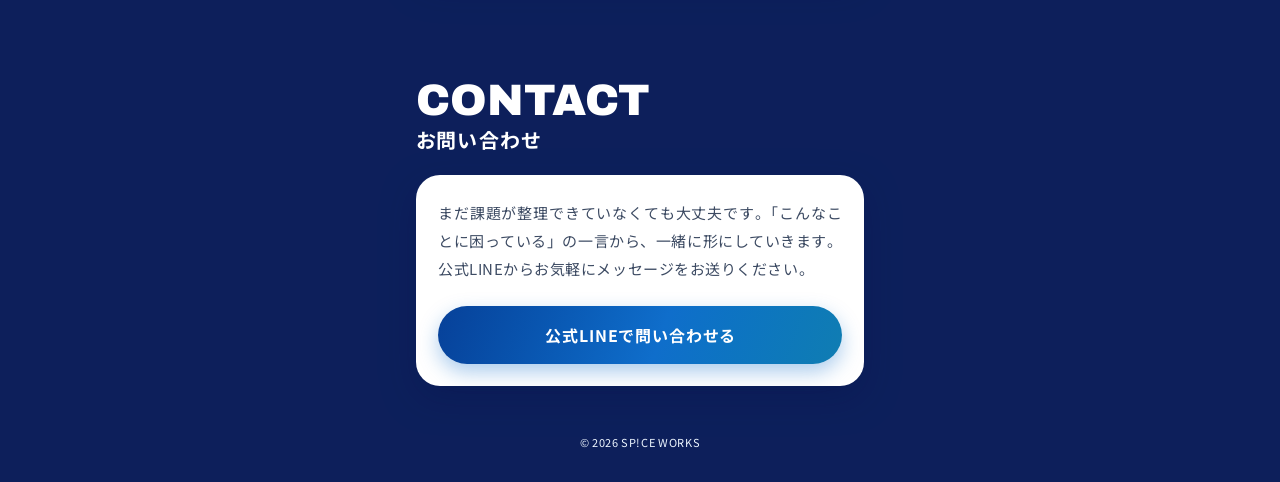
==== commit 7eb15aad: "コピーライト調整" ====
--- a/index.html
+++ b/index.html
@@ -4,7 +4,7 @@
 <meta charset="utf-8">
 <meta name="viewport" content="width=device-width, initial-scale=1, viewport-fit=cover">
 <title>SP!CE WORKS（スパイスワークス）｜生成AIを活用したデザイン・映像・Web制作｜大阪</title>
-<meta name="description" content="SP!CE WORKS（スパイスワークス）は、大阪・梅田のデザイン事務所です。生成AIを使いこなす現役デザイナーが、貴社の「外付けAIクリエイティブ部門」として画像・映像・Web制作を承ります。">
+<meta name="description" content="SP!CE WORKS（スパイスワークス）は、大阪・梅田のデザイン事務所です。生成AIの可能性と限界を知る現役デザイナーが、貴社の「外付けAIクリエイティブ部門」として画像・映像・Web制作を承ります。">
 <meta name="theme-color" content="#0d1f5b"><!-- 背景上端 --navy-900 と同色。ブラウザの UI と背景を地続きに -->
 <meta name="color-scheme" content="only light"><!-- 端末側の強制ダークモードで配色が反転するのを防ぐ -->
 <link rel="canonical" href="https://example.com/">
@@ -12,7 +12,7 @@
 <meta property="og:type" content="website">
 <meta property="og:site_name" content="SP!CE WORKS">
 <meta property="og:title" content="SP!CE WORKS（スパイスワークス）｜外付けAIクリエイティブ部門">
-<meta property="og:description" content="生成AIを使いこなす現役デザイナーが、貴社の「外付けAIクリエイティブ部門」として画像・映像・Web制作を承ります。大阪・梅田。">
+<meta property="og:description" content="生成AIの可能性と限界を知る現役デザイナーが、貴社の「外付けAIクリエイティブ部門」として画像・映像・Web制作を承ります。大阪・梅田。">
 <meta property="og:url" content="https://example.com/">
 <!-- TODO: ロゴと社名入りのOGP画像（1200×630）を用意して差し替え -->
 <meta property="og:image" content="https://example.com/assets/img/ogp.png">
@@ -42,8 +42,8 @@
     </div>
     <div class="hero-body">
       <p class="hero-en" lang="en">EXTERNAL AI CREATIVE DIVISION.</p>
-      <h1 class="hero-catch">AIデザインに<wbr>強い社員を、<br>採用せずに。</h1>
-      <p class="text"><span class="nowrap" lang="en">SP!CE WORKS</span>は、生成AIを使いこなす現役デザイナーが、貴社の「外付けAIクリエイティブ部門」として動くデザイン事務所です。グラフィック・映像・Web制作を、必要な時に必要なだけお任せいただけます。</p>
+      <h1 class="hero-catch">AIに強い<wbr>デザイナーが、<br>明日から<wbr>チームに。</h1>
+      <p class="text"><span class="nowrap" lang="en">SP!CE WORKS</span>は、生成AIの可能性と限界を知る現役デザイナーが、貴社の「外付けAIクリエイティブ部門」として動くデザイン事務所です。グラフィック・映像・Web制作を、必要な時に必要なだけお任せいただけます。</p>
     </div>
   </section>
 
@@ -155,11 +155,10 @@
       <p class="section-ja">お問い合わせ</p>
     </div>
     <div class="card contact js-fade">
-      <p class="text">「AIでこんなことはできる？」という段階のご相談も歓迎です。メールにてお気軽にご連絡ください。</p>
+      <p class="text">まだ課題が整理できていなくても大丈夫です。「こんなことに困っている」の一言から、一緒に形にしていきます。公式LINEからお気軽にメッセージをお送りください。</p>
       <div class="contact-actions">
-        <!-- TODO: 公式LINEのURL・メールアドレスは公開前に本番用へ差し替え -->
-        <a class="btn btn--primary" href="mailto:info@example.com">メールで<wbr>問い合わせる</a>
-        <!-- <a class="btn btn--secondary" href="https://line.me/R/ti/p/@example" target="_blank" rel="noopener">公式LINEで相談する</a> -->
+        <!-- TODO: 公式LINEのURLは公開前に本番用へ差し替え -->
+        <a class="btn btn--primary" href="https://line.me/R/ti/p/@example" target="_blank" rel="noopener">公式LINEで<wbr>問い合わせる</a>
       </div>
     </div>
   </section>
--- a/assets/css/style.css
+++ b/assets/css/style.css
@@ -56,6 +56,10 @@
     0 12px 32px oklch(0.2 0.1 262 / 0.22);
   --section-gap: clamp(72px, 20vw, 104px);
   --card-pad-x: 22px; /* 375px 幅で本文が 19 字詰め・字間 ≒0.05em になる値 */
+  /* カード内の余白の規則（見た目の距離＝行間の半分を除いた文字の上下端から測る）
+     ・文字の端 → カード端：30px
+     ・画像やボタンなど物の縁 → カード端：左右と同じ 22px
+     下の各 padding は、この見た目の距離になるよう半行間ぶんを差し引いた値 */
 
   --font-en: "Archivo", sans-serif;
   /* Web フォント読み込み前・失敗時も、OS の上質な和文ゴシックで組む */
@@ -146,7 +150,7 @@
   gap: var(--section-gap);
   max-width: 480px; /* PC版デザイン確定までは SP レイアウトを中央寄せ */
   margin: 0 auto;
-  padding: 16px 16px 0;
+  padding: 16px max(16px, env(safe-area-inset-right)) 0 max(16px, env(safe-area-inset-left));
 }
 
 .card {
@@ -158,13 +162,14 @@
 .section {
   display: flex;
   flex-direction: column;
-  gap: 16px;
-}
+  gap: 20px;
+}
+/* 英字＋和文の見出しを一塊にし（間を詰める）、カードとは間を空けてラベルとして読ませる。
+   左端はカードの縁にそろえる（旧 4px 内側は、縁とも本文とも合わない半端な位置だった） */
 .section-head {
   display: flex;
   flex-direction: column;
-  gap: 8px;
-  padding: 0 4px;
+  gap: 2px;
   color: var(--white);
 }
 .section-en {
@@ -375,7 +380,7 @@
   display: flex;
   flex-direction: column;
   gap: 16px;
-  padding: 28px var(--card-pad-x) 32px;
+  padding: 28px var(--card-pad-x) 24px;
 }
 .hero-en {
   font-family: var(--font-en);
@@ -402,7 +407,7 @@
 .business {
   display: flex;
   flex-direction: column;
-  padding: 4px var(--card-pad-x) var(--card-pad-x);
+  padding: 2px var(--card-pad-x) 18px; /* 先頭の画像の上端が左右と同じ 22px に */
 }
 .services {
   display: flex;
@@ -497,7 +502,7 @@
   display: flex;
   flex-direction: column;
   gap: 10px;
-  padding: 0 var(--card-pad-x) 28px;
+  padding: 0 var(--card-pad-x) 24px;
 }
 .feature .num-tab {
   --tab-r: 20px;
@@ -519,7 +524,7 @@
 /* --------------------------------------------------------------------------
    ④ Company
    -------------------------------------------------------------------------- */
-.company { padding: 4px var(--card-pad-x) 8px; }
+.company { padding: 11px var(--card-pad-x) 8px; }
 .company-row {
   display: flex;
   flex-direction: column;
@@ -568,7 +573,7 @@
   display: flex;
   flex-direction: column;
   gap: 24px;
-  padding: 28px var(--card-pad-x);
+  padding: 24px var(--card-pad-x) var(--card-pad-x); /* 下端はボタンの縁なので 22px */
 }
 .contact-actions {
   display: flex;
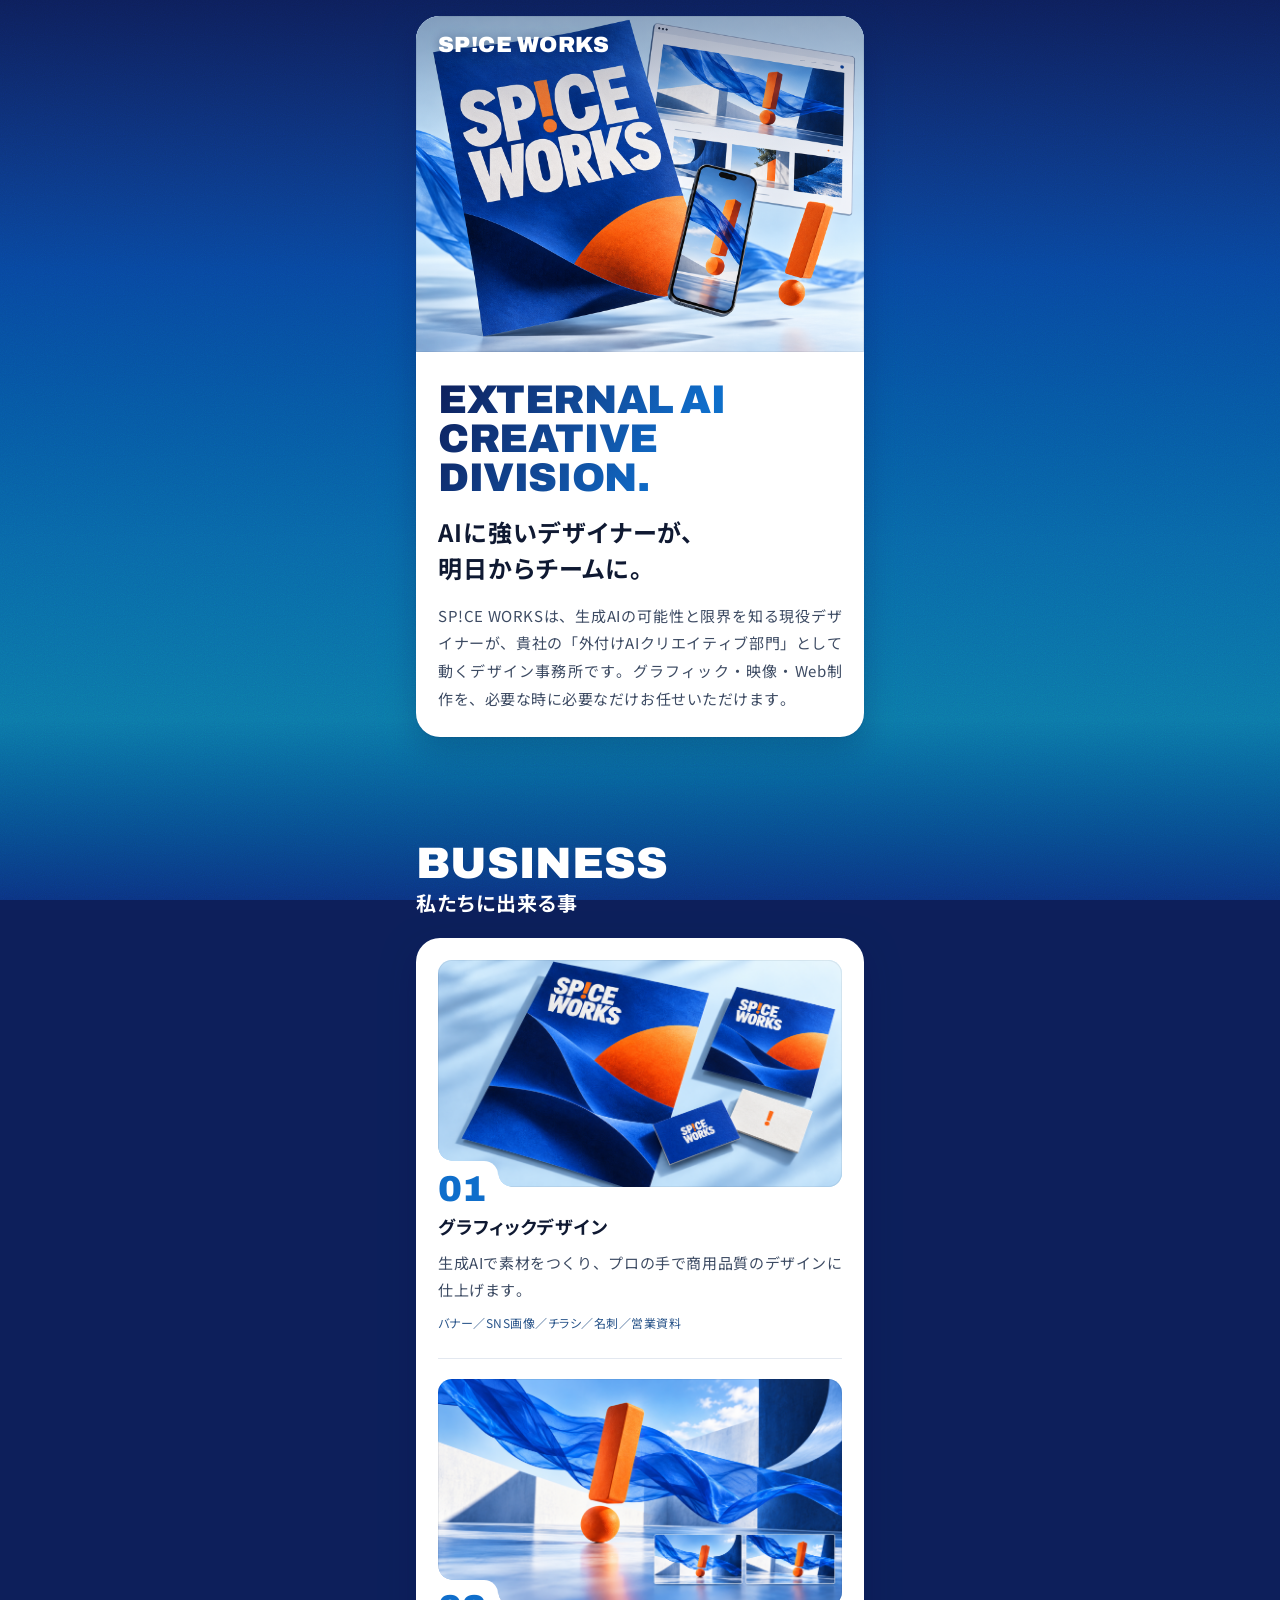
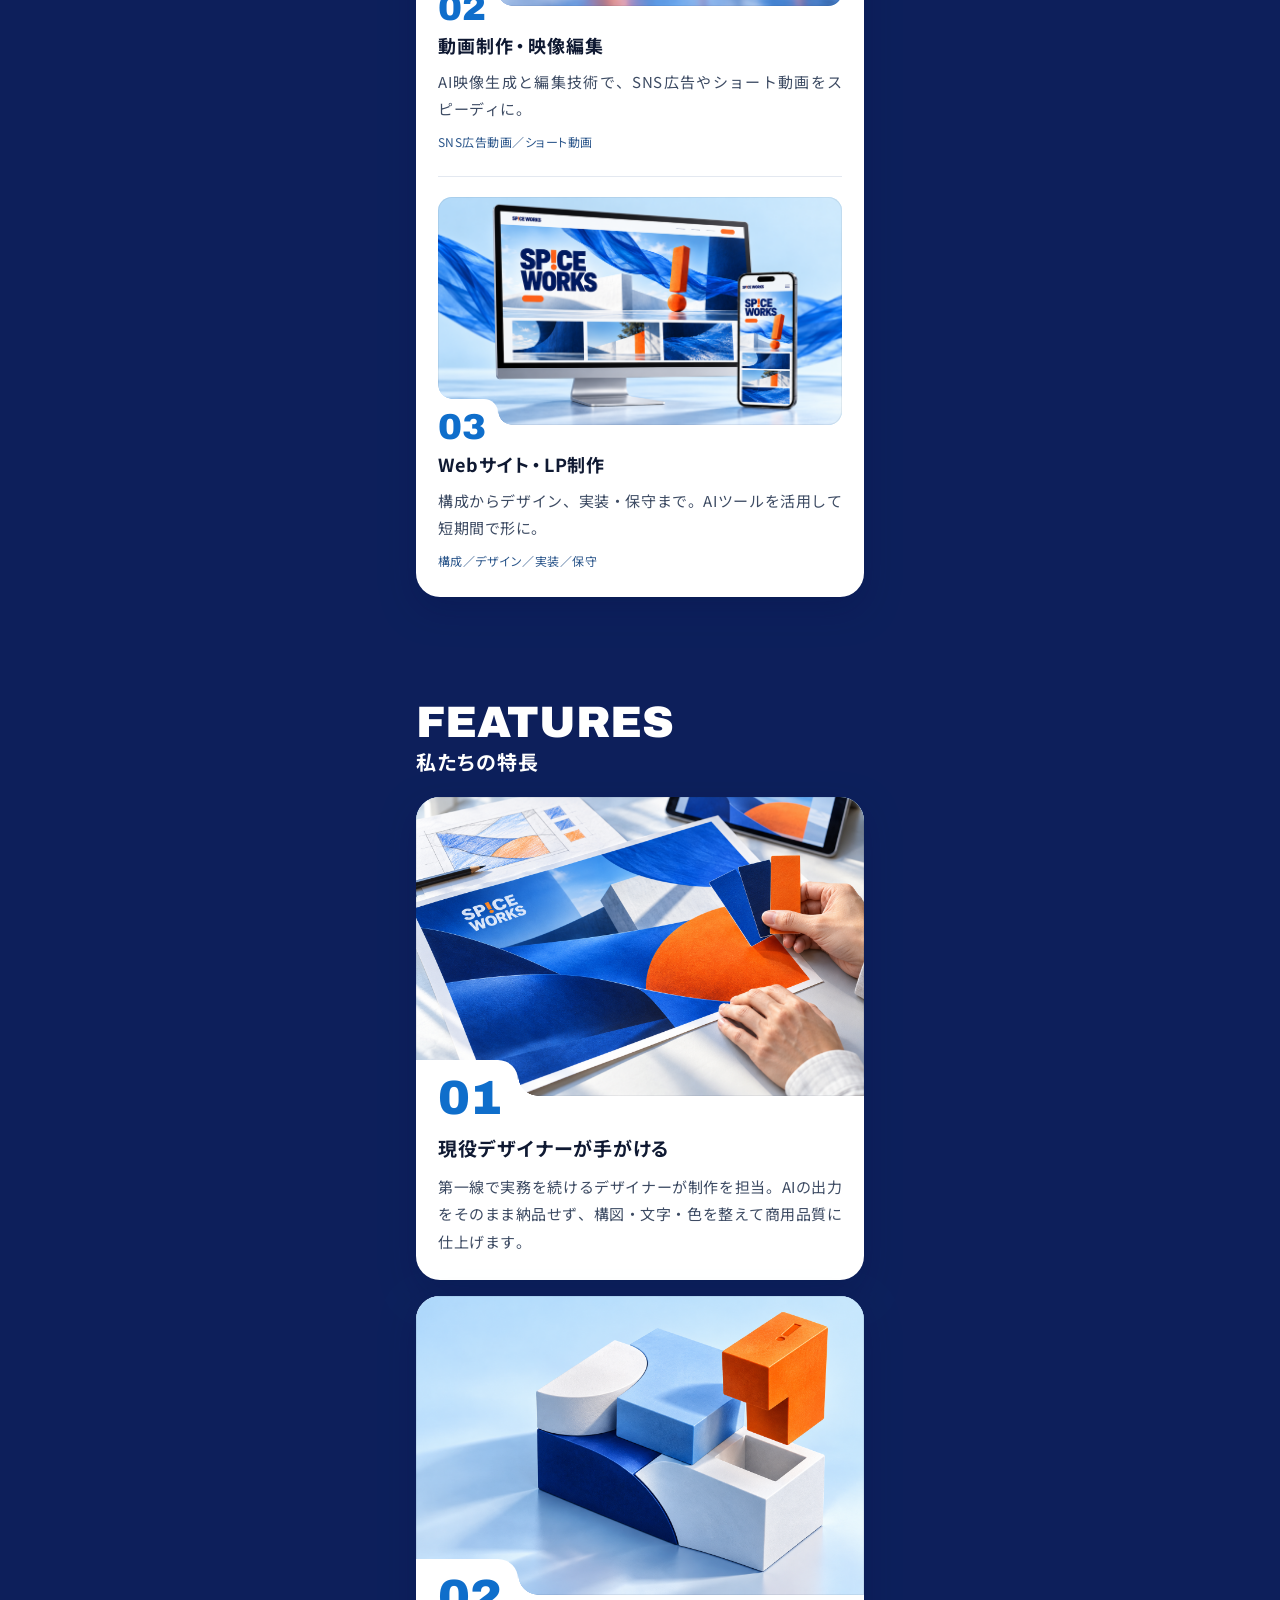
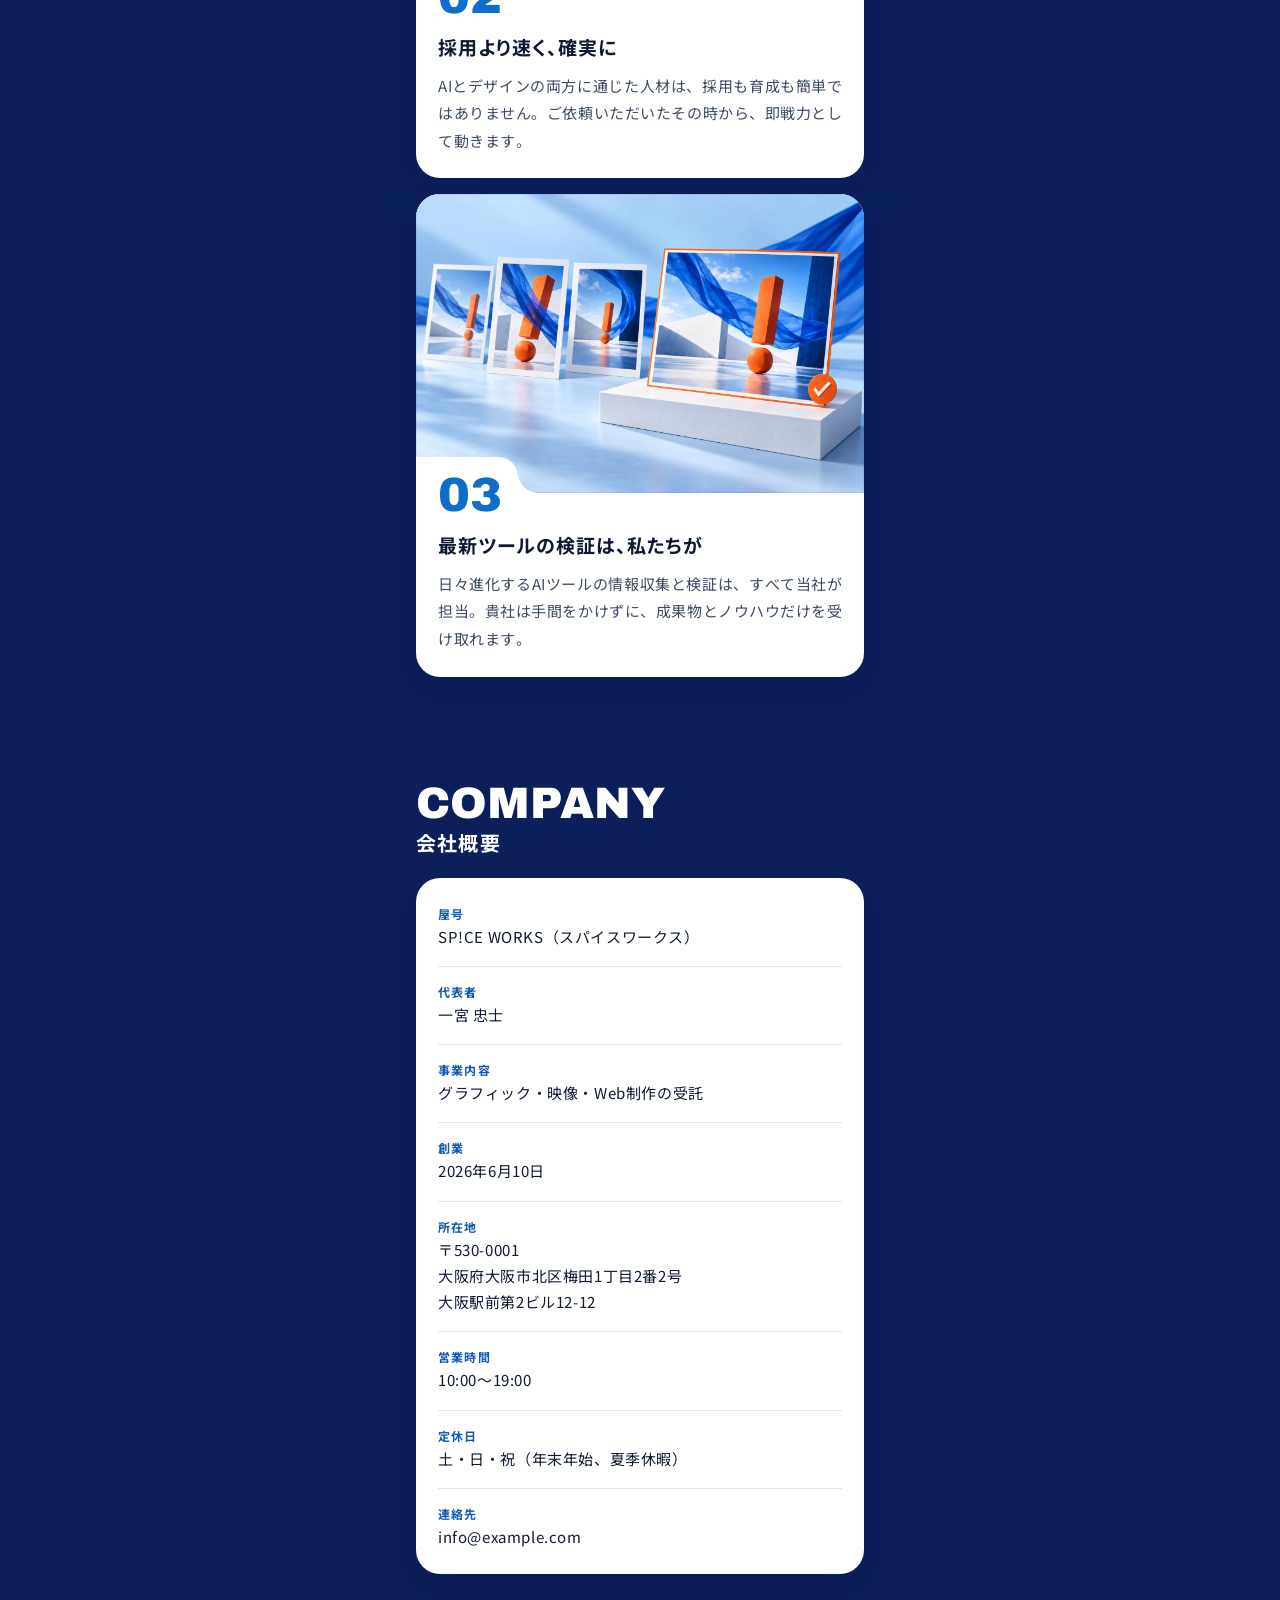
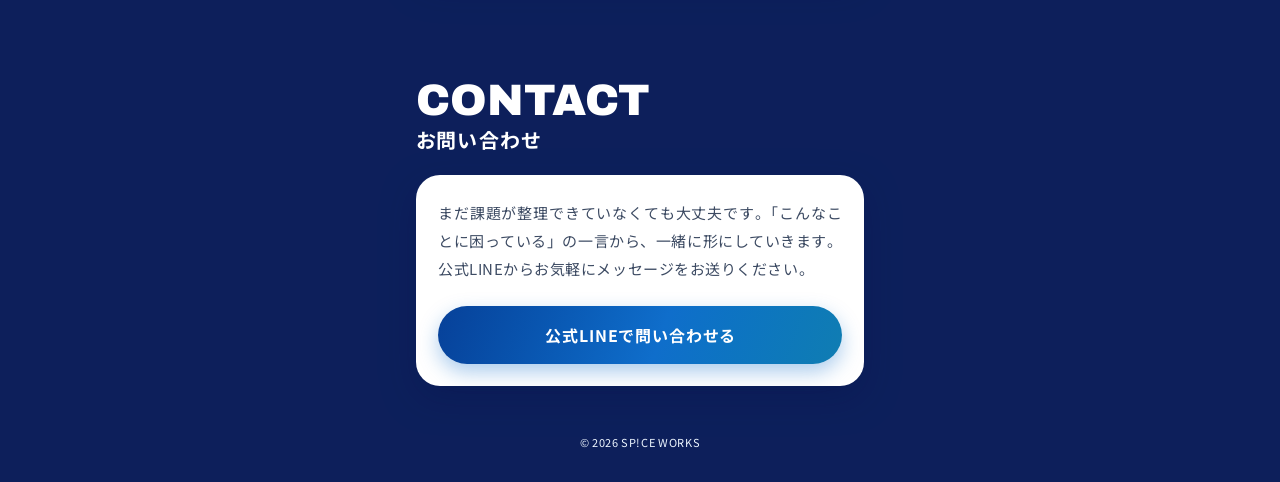
==== commit 4c45708c: "image挿入" ====
--- a/index.html
+++ b/index.html
@@ -32,11 +32,9 @@
   <!-- ① ファーストビュー -->
   <section class="card hero js-fade">
     <div class="hero-visual">
-      <!-- TODO: 本番画像に差し替え。div の中に入れるだけでトリミングされる（role/aria-label とラベルは削除）
-           <img src="assets/img/hero.jpg" alt="" width="1440" height="1080" fetchpriority="high">
-           左上はロゴが重なるので、主題は中央〜右下に置く -->
-      <div class="media media--hero" role="img" aria-label="イメージ画像">
-        <span class="media-label">HERO 4:3 — 1440×1080</span>
+      <!-- 左上はロゴが重なるので、主題は中央〜右下に置く（ずれる場合は img に style="--focus: 70% 50%" で調整） -->
+      <div class="media media--hero">
+        <img src="assets/image/H01_hero_v01.png" alt="" width="1448" height="1086" fetchpriority="high">
       </div>
       <p class="hero-logo" lang="en">SP!CE WORKS</p>
     </div>
@@ -58,19 +56,19 @@
     <div class="card business js-fade">
       <ul class="services">
         <li class="service">
-          <div class="media media--service" role="img" aria-label="グラフィックデザインのイメージ"><span class="media-label">16:9 — 1280×720</span></div>
+          <div class="media media--service"><img src="assets/image/B01_graphic_v01.png" alt="グラフィックデザインのイメージ" width="1672" height="941" loading="lazy" decoding="async"></div>
           <h3 class="service-head"><span class="num num--md num-tab">01</span><span class="service-title">グラフィック<wbr>デザイン</span></h3>
           <p class="text text--tight">生成AIで素材をつくり、プロの手で商用品質のデザインに仕上げます。</p>
           <p class="service-items">バナー／<wbr>SNS画像／<wbr>チラシ／<wbr>名刺／<wbr>営業資料</p>
         </li>
         <li class="service">
-          <div class="media media--service" role="img" aria-label="動画制作・映像編集のイメージ"><span class="media-label">16:9 — 1280×720</span></div>
+          <div class="media media--service"><img src="assets/image/B02_video_v01.png" alt="動画制作・映像編集のイメージ" width="1672" height="941" loading="lazy" decoding="async"></div>
           <h3 class="service-head"><span class="num num--md num-tab">02</span><span class="service-title">動画制作<span class="mid">・</span><wbr>映像編集</span></h3>
           <p class="text text--tight">AI映像生成と編集技術で、SNS広告やショート動画をスピーディに。</p>
           <p class="service-items">SNS広告動画／<wbr>ショート動画</p>
         </li>
         <li class="service">
-          <div class="media media--service" role="img" aria-label="Webサイト・LP制作のイメージ"><span class="media-label">16:9 — 1280×720</span></div>
+          <div class="media media--service"><img src="assets/image/B03_web_v01.png" alt="Webサイト・LP制作のイメージ" width="1672" height="941" loading="lazy" decoding="async"></div>
           <h3 class="service-head"><span class="num num--md num-tab">03</span><span class="service-title">Webサイト<span class="mid">・</span><wbr>LP制作</span></h3>
           <p class="text text--tight">構成からデザイン、実装・保守まで。AIツールを活用して短期間で形に。</p>
           <p class="service-items">構成／<wbr>デザイン／<wbr>実装／<wbr>保守</p>
@@ -94,7 +92,7 @@
     </div>
     <ol class="features">
       <li class="card feature js-fade">
-        <div class="media media--feature" role="img" aria-label="イメージグラフィック"><span class="media-label">3:2 — 1440×960</span></div>
+        <div class="media media--feature"><img src="assets/image/F01_designer_v01.png" alt="" width="1536" height="1024" loading="lazy" decoding="async"></div>
         <div class="feature-body">
           <span class="num num--lg num-tab" aria-hidden="true">01</span>
           <h3 class="feature-title">現役<wbr>デザイナーが<wbr>手がける</h3>
@@ -102,7 +100,7 @@
         </div>
       </li>
       <li class="card feature js-fade">
-        <div class="media media--feature" role="img" aria-label="イメージグラフィック"><span class="media-label">3:2 — 1440×960</span></div>
+        <div class="media media--feature"><img src="assets/image/F02_team_v01.png" alt="" width="1536" height="1024" loading="lazy" decoding="async"></div>
         <div class="feature-body">
           <span class="num num--lg num-tab" aria-hidden="true">02</span>
           <h3 class="feature-title">採用より<wbr>速く、<wbr>確実に</h3>
@@ -110,7 +108,7 @@
         </div>
       </li>
       <li class="card feature js-fade">
-        <div class="media media--feature" role="img" aria-label="イメージグラフィック"><span class="media-label">3:2 — 1440×960</span></div>
+        <div class="media media--feature"><img src="assets/image/F03_validation_v01.png" alt="" width="1536" height="1024" loading="lazy" decoding="async"></div>
         <div class="feature-body">
           <span class="num num--lg num-tab" aria-hidden="true">03</span>
           <h3 class="feature-title">最新ツールの<wbr>検証は、<wbr>私たちが</h3>
--- a/assets/css/style.css
+++ b/assets/css/style.css
@@ -140,7 +140,6 @@
   mix-blend-mode: overlay;
   background-image: url("data:image/svg+xml;utf8,<svg xmlns='http://www.w3.org/2000/svg' width='160' height='160'><filter id='n'><feTurbulence type='fractalNoise' baseFrequency='0.9' numOctaves='2' stitchTiles='stitch'/></filter><rect width='100%25' height='100%25' filter='url(%23n)'/></svg>");
 }
-
 /* --------------------------------------------------------------------------
    Layout
    -------------------------------------------------------------------------- */
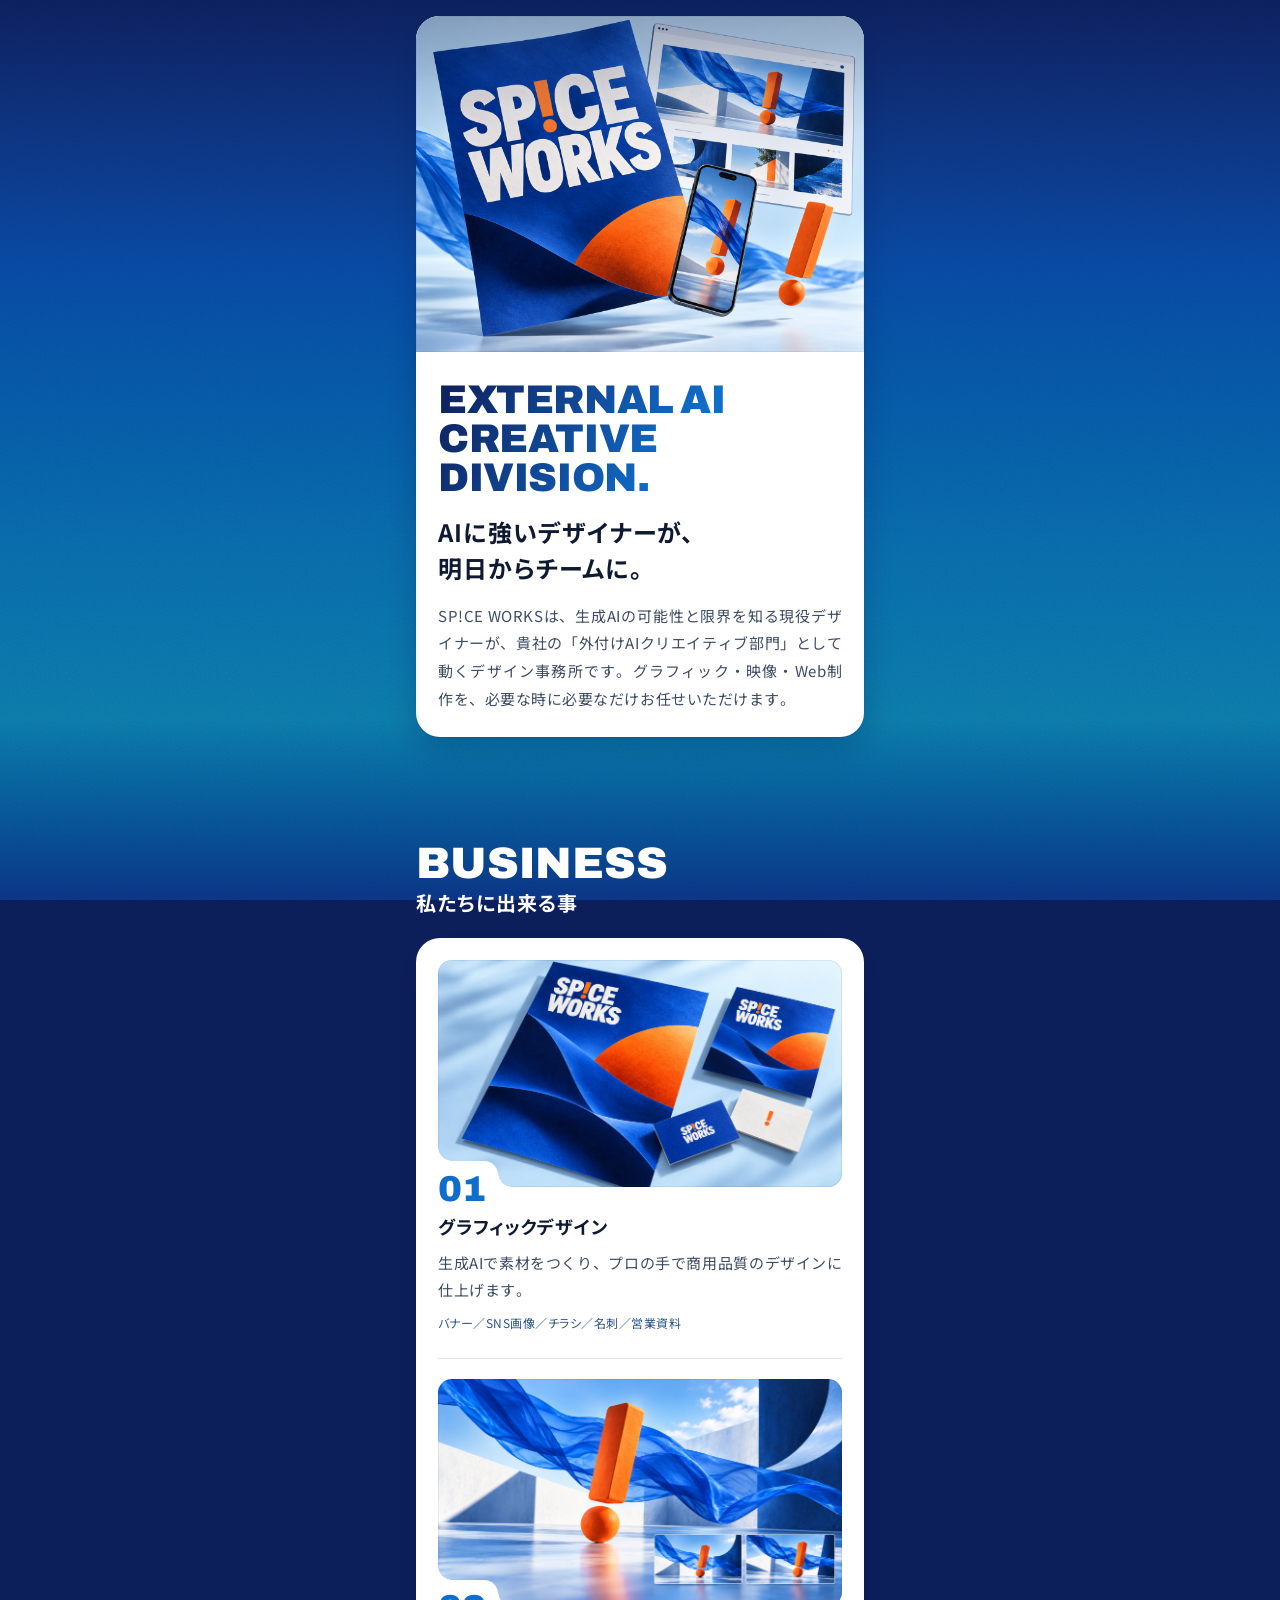
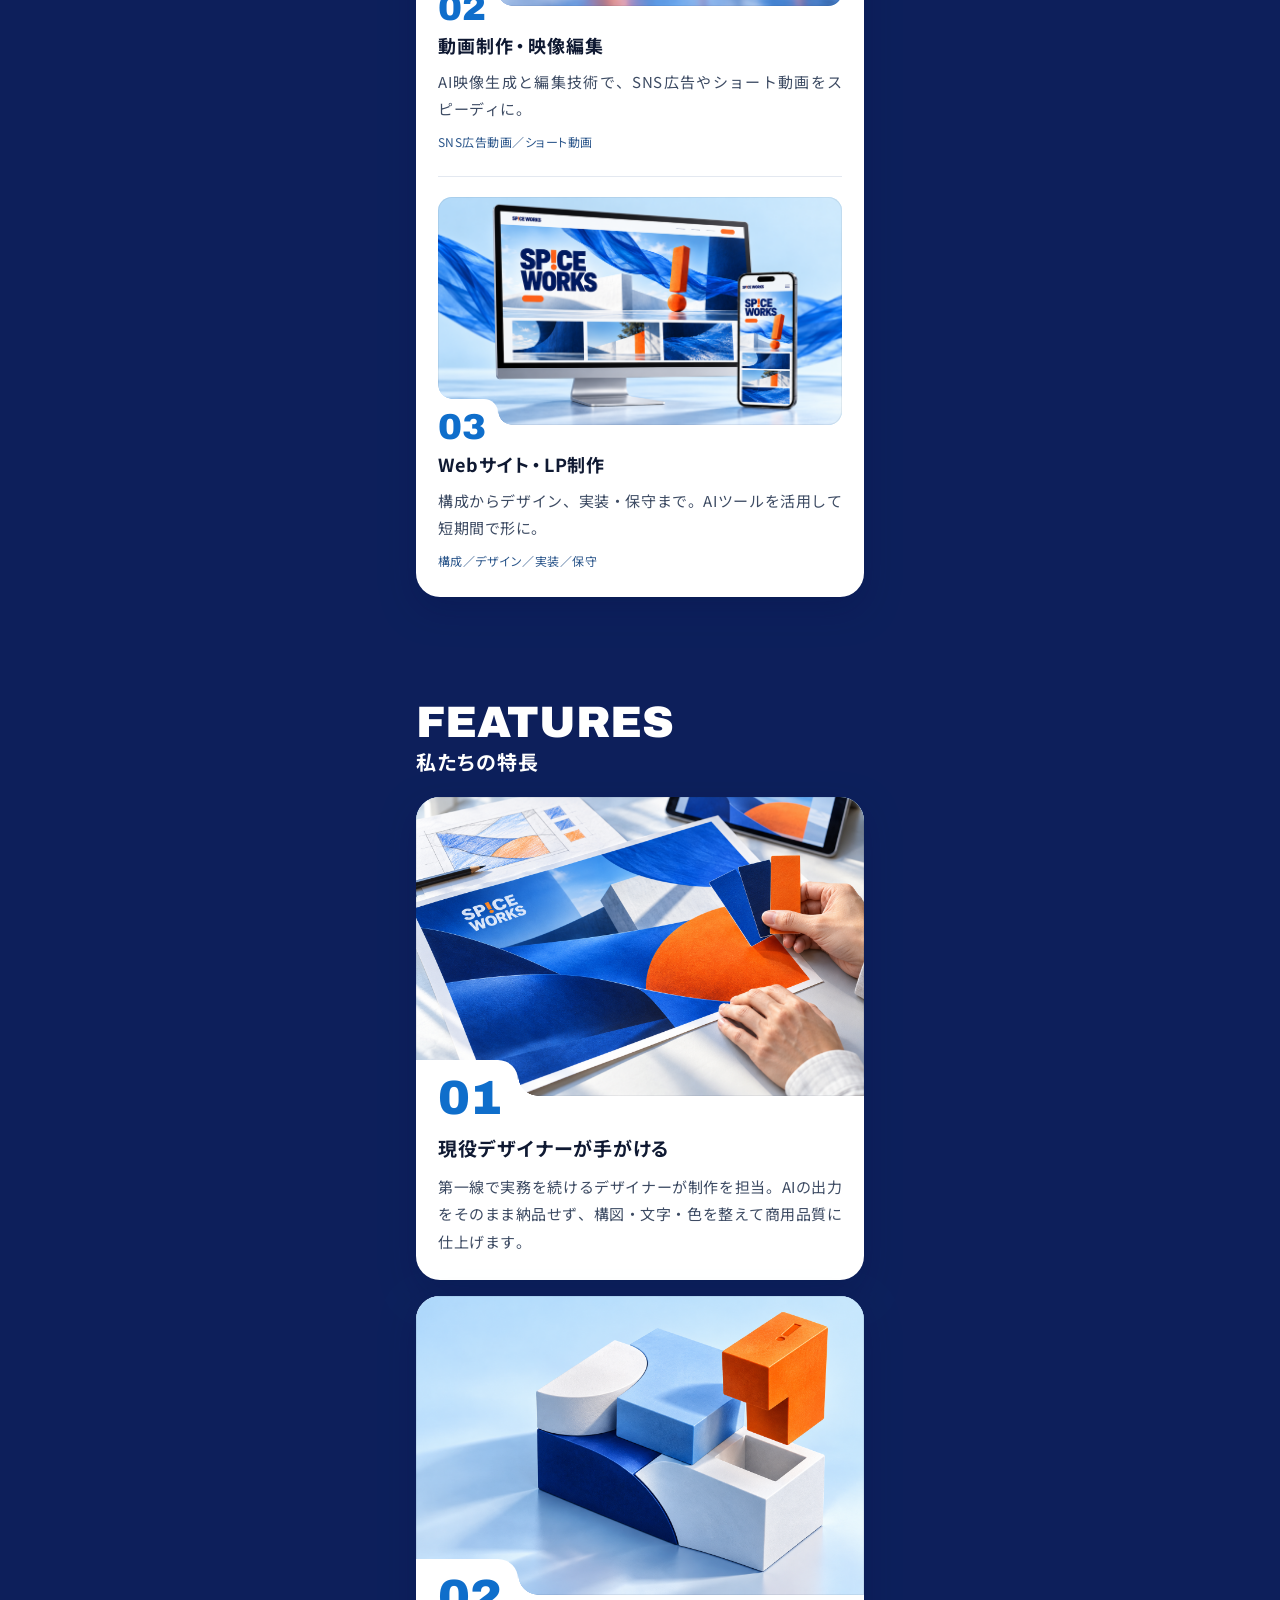
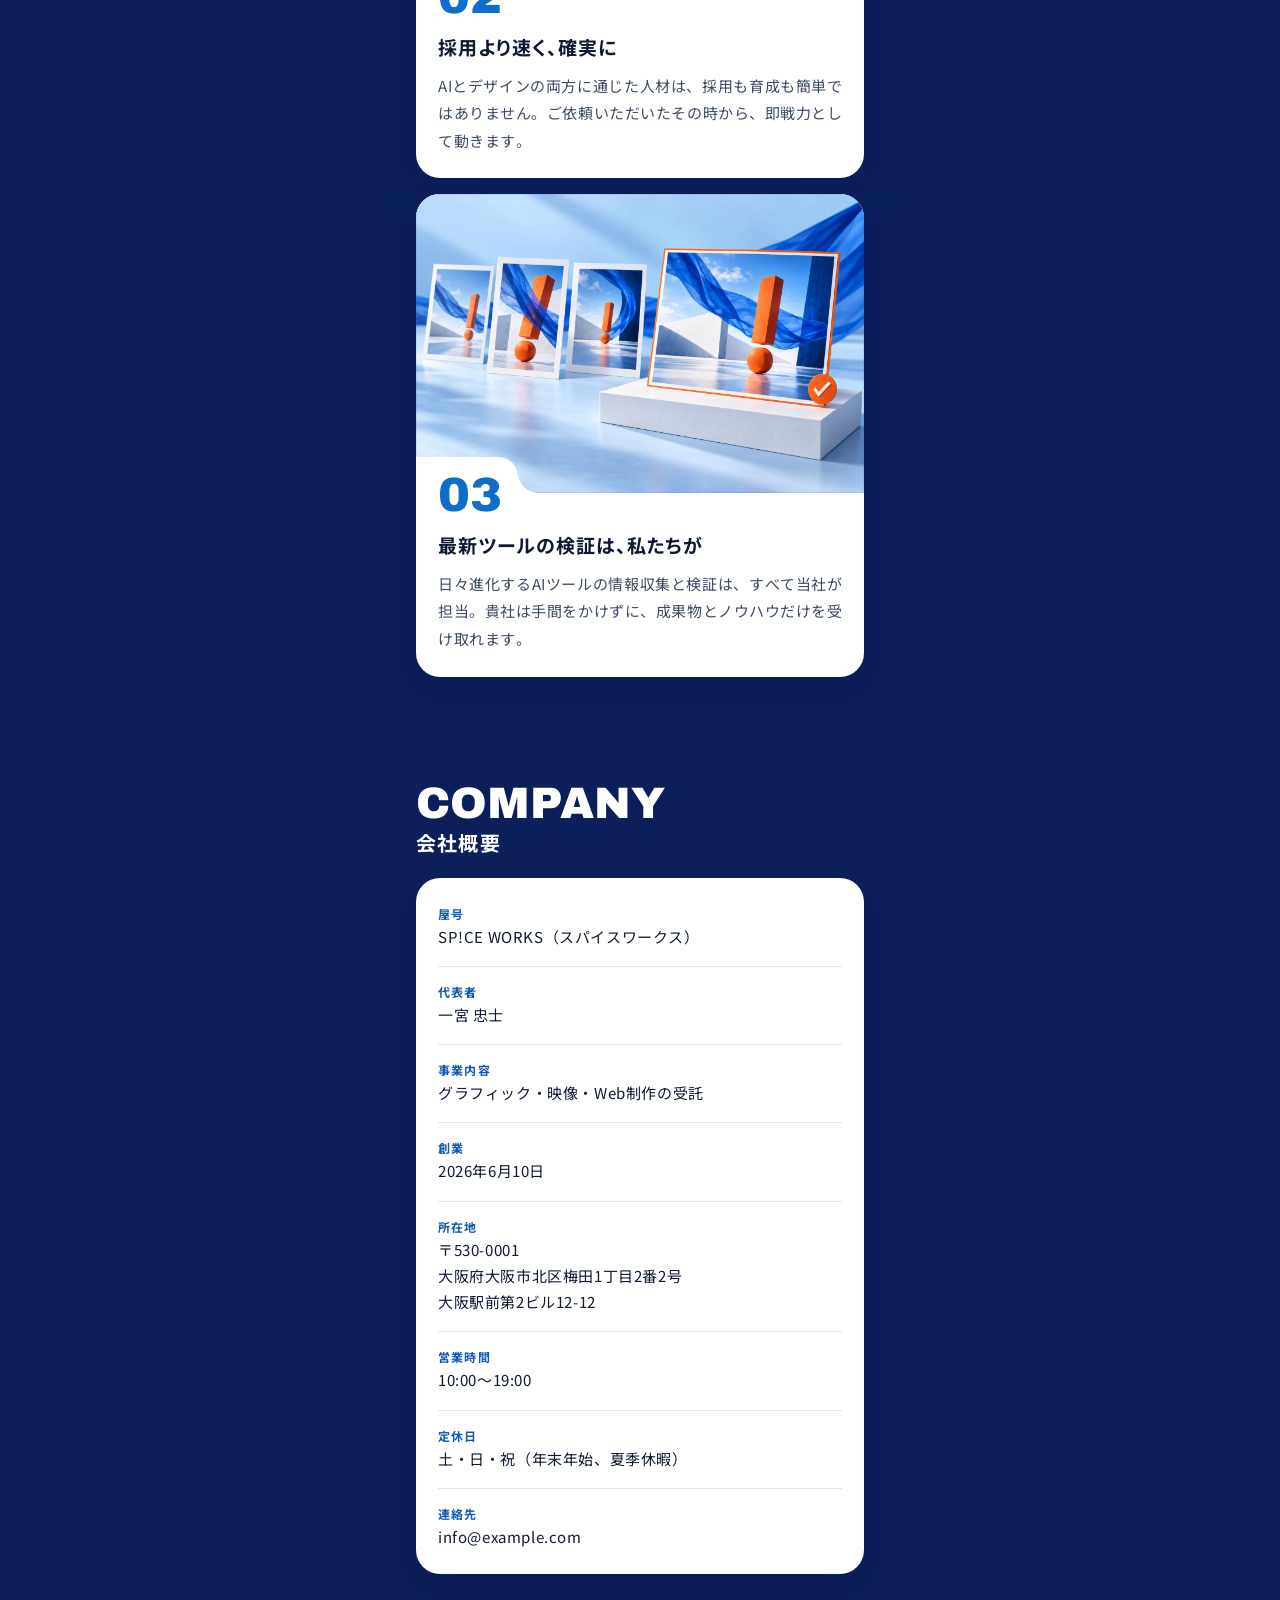
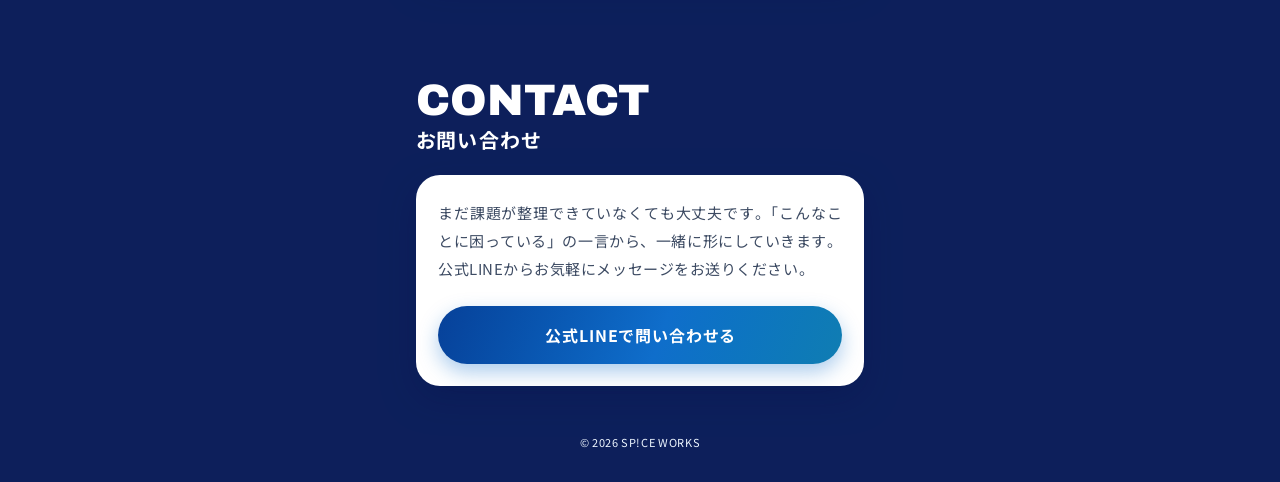
==== commit 9a2b3069: "ヒーローロゴ削除" ====
--- a/index.html
+++ b/index.html
@@ -36,7 +36,7 @@
       <div class="media media--hero">
         <img src="assets/image/H01_hero_v01.png" alt="" width="1448" height="1086" fetchpriority="high">
       </div>
-      <p class="hero-logo" lang="en">SP!CE WORKS</p>
+      <p class="hero-logo" lang="en" hidden>SP!CE WORKS</p>
     </div>
     <div class="hero-body">
       <p class="hero-en" lang="en">EXTERNAL AI CREATIVE DIVISION.</p>
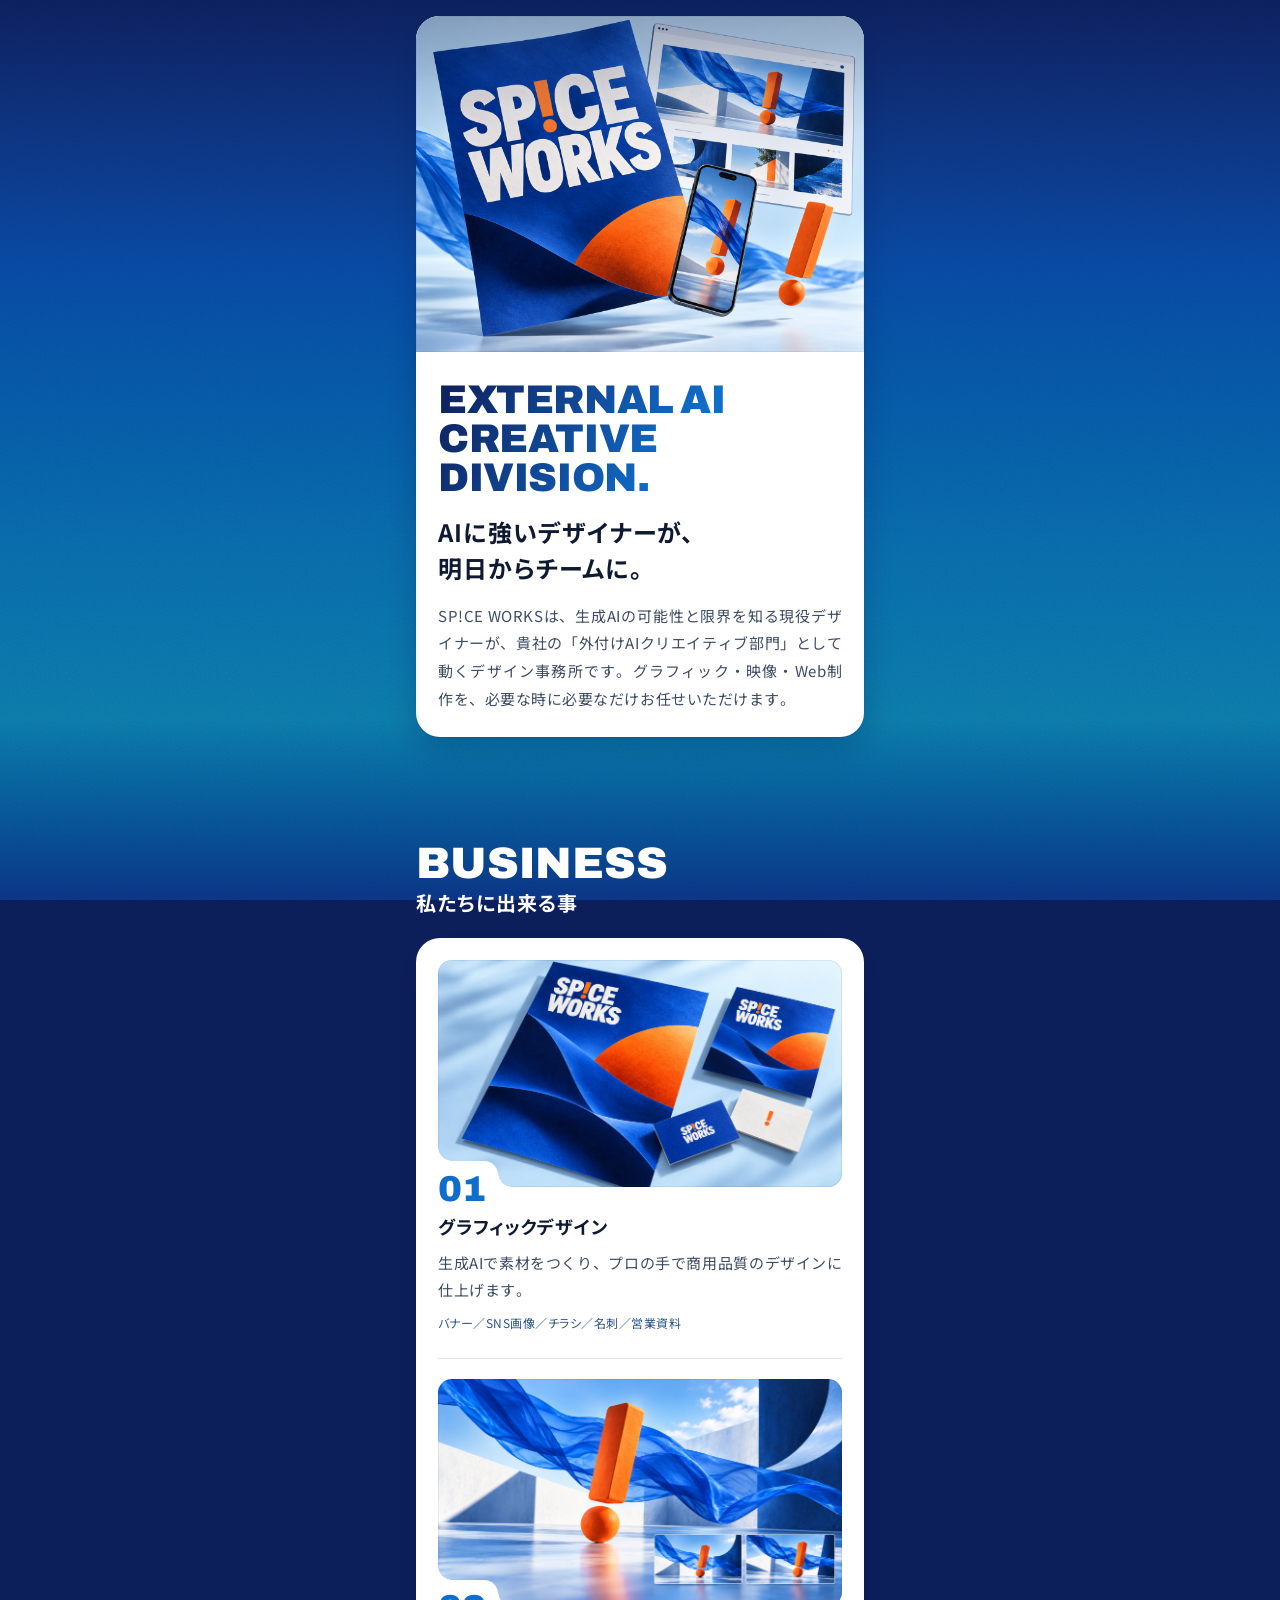
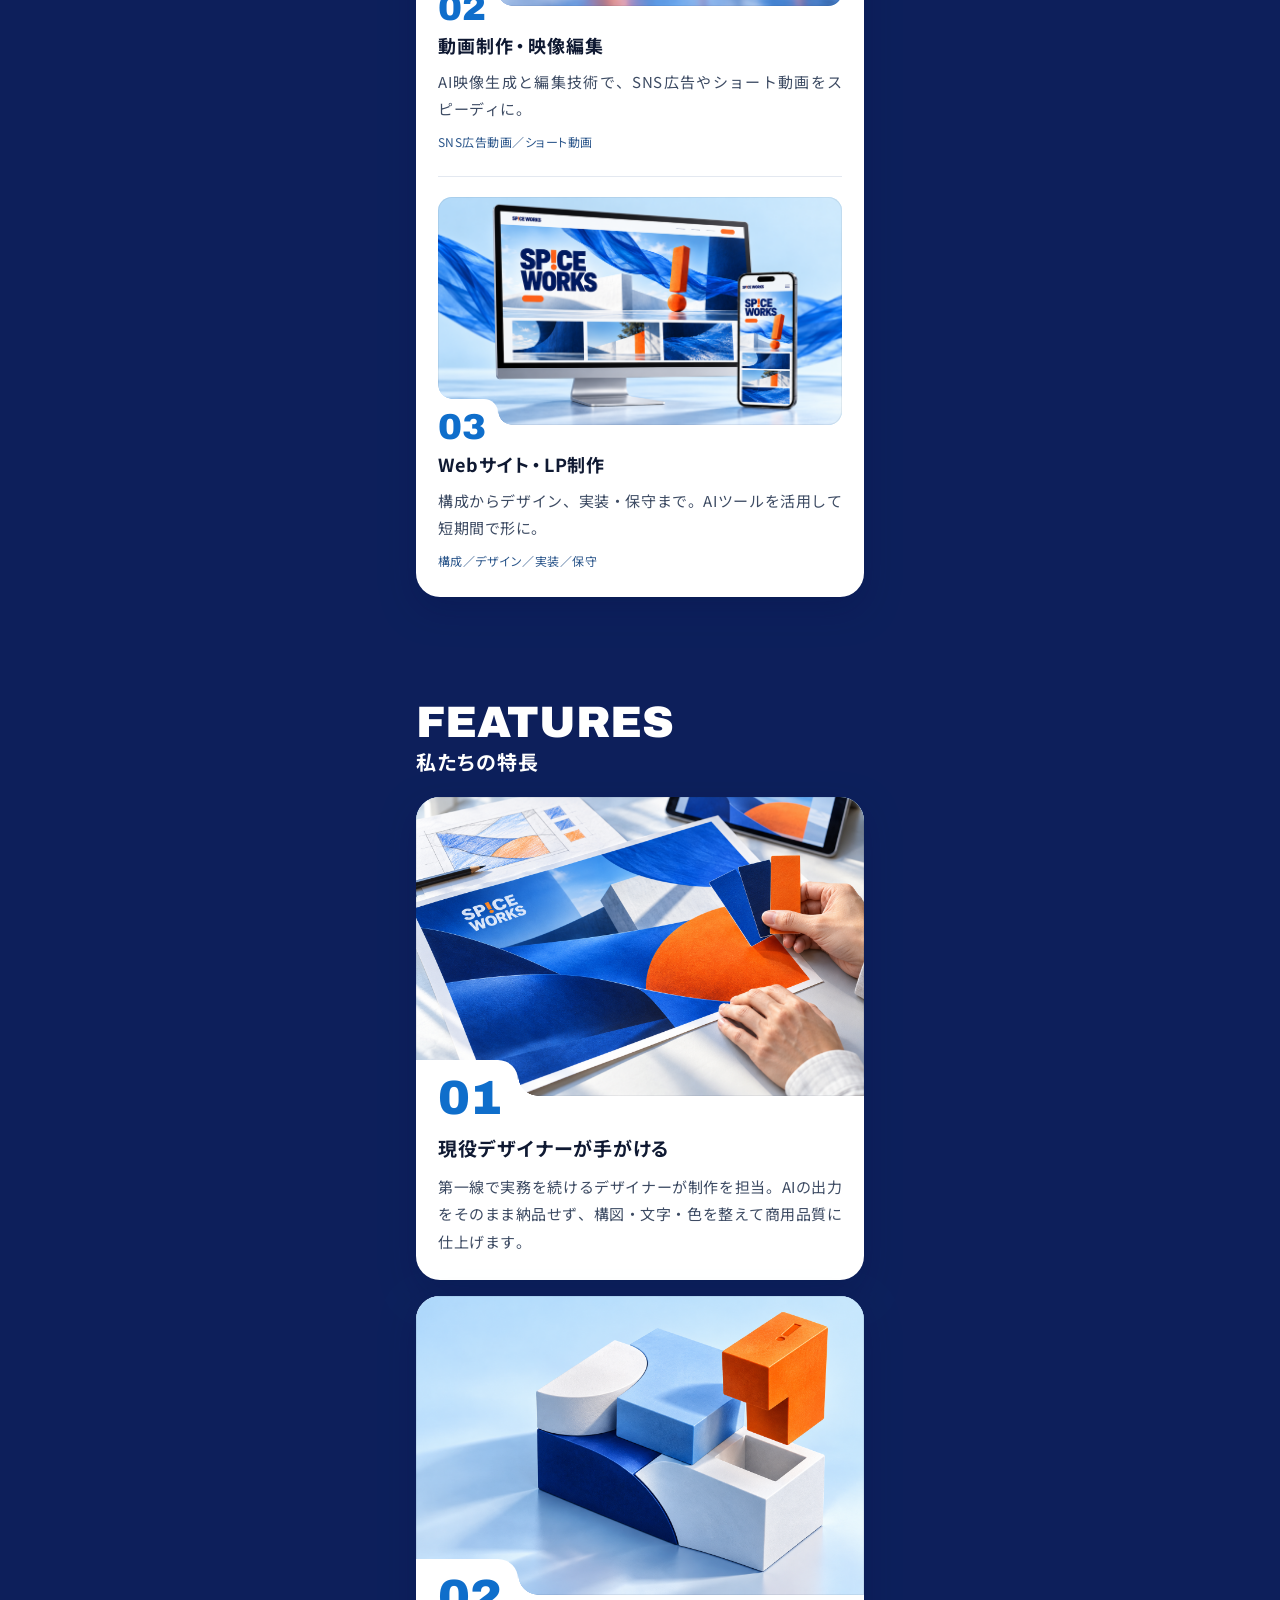
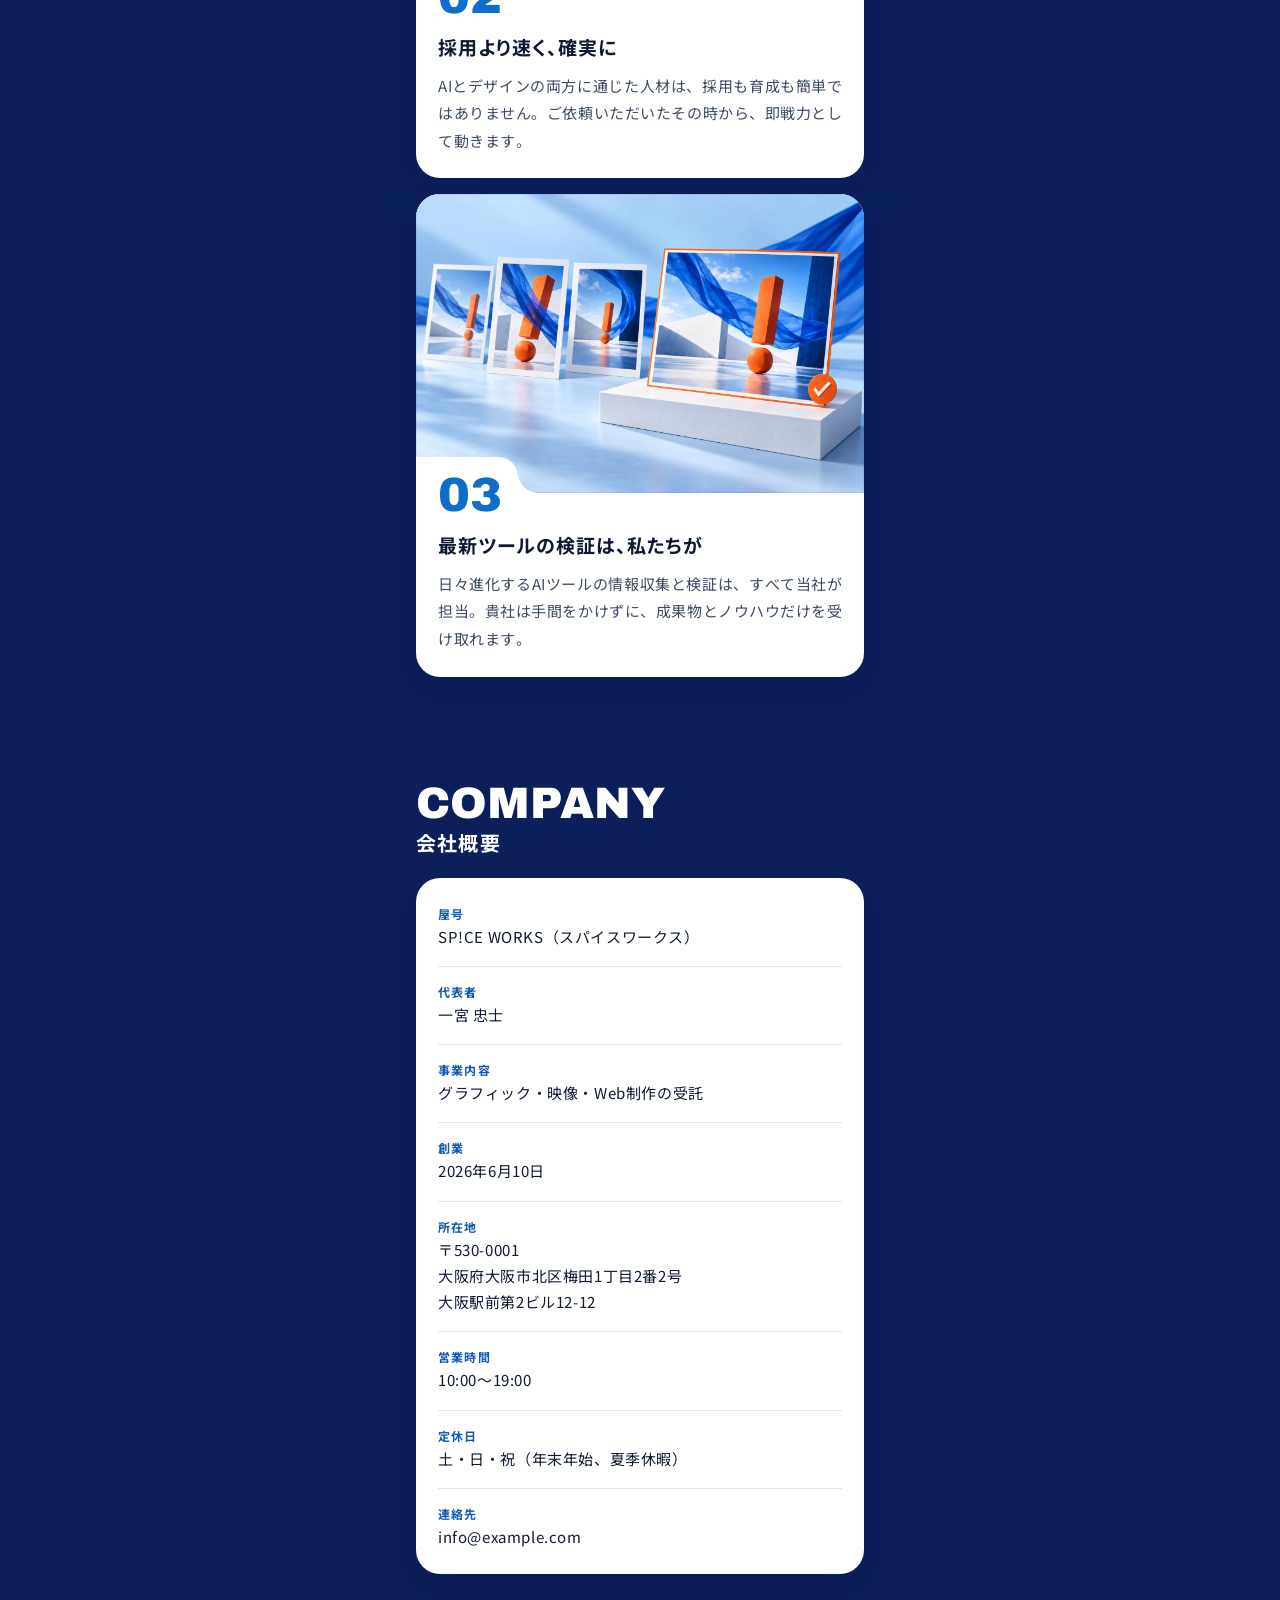
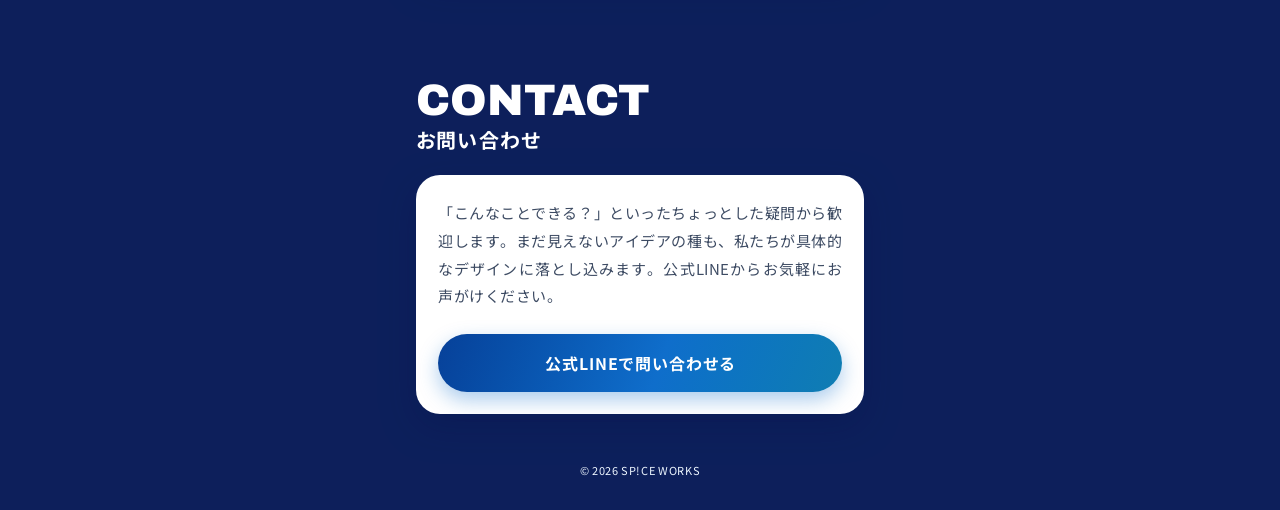
==== commit 58090355: "お問い合わせコピー更新" ====
--- a/index.html
+++ b/index.html
@@ -153,7 +153,7 @@
       <p class="section-ja">お問い合わせ</p>
     </div>
     <div class="card contact js-fade">
-      <p class="text">まだ課題が整理できていなくても大丈夫です。「こんなことに困っている」の一言から、一緒に形にしていきます。公式LINEからお気軽にメッセージをお送りください。</p>
+      <p class="text">「こんなことできる？」といったちょっとした疑問から歓迎します。まだ見えないアイデアの種も、私たちが具体的なデザインに落とし込みます。公式LINEからお気軽にお声がけください。</p>
       <div class="contact-actions">
         <!-- TODO: 公式LINEのURLは公開前に本番用へ差し替え -->
         <a class="btn btn--primary" href="https://line.me/R/ti/p/@example" target="_blank" rel="noopener">公式LINEで<wbr>問い合わせる</a>
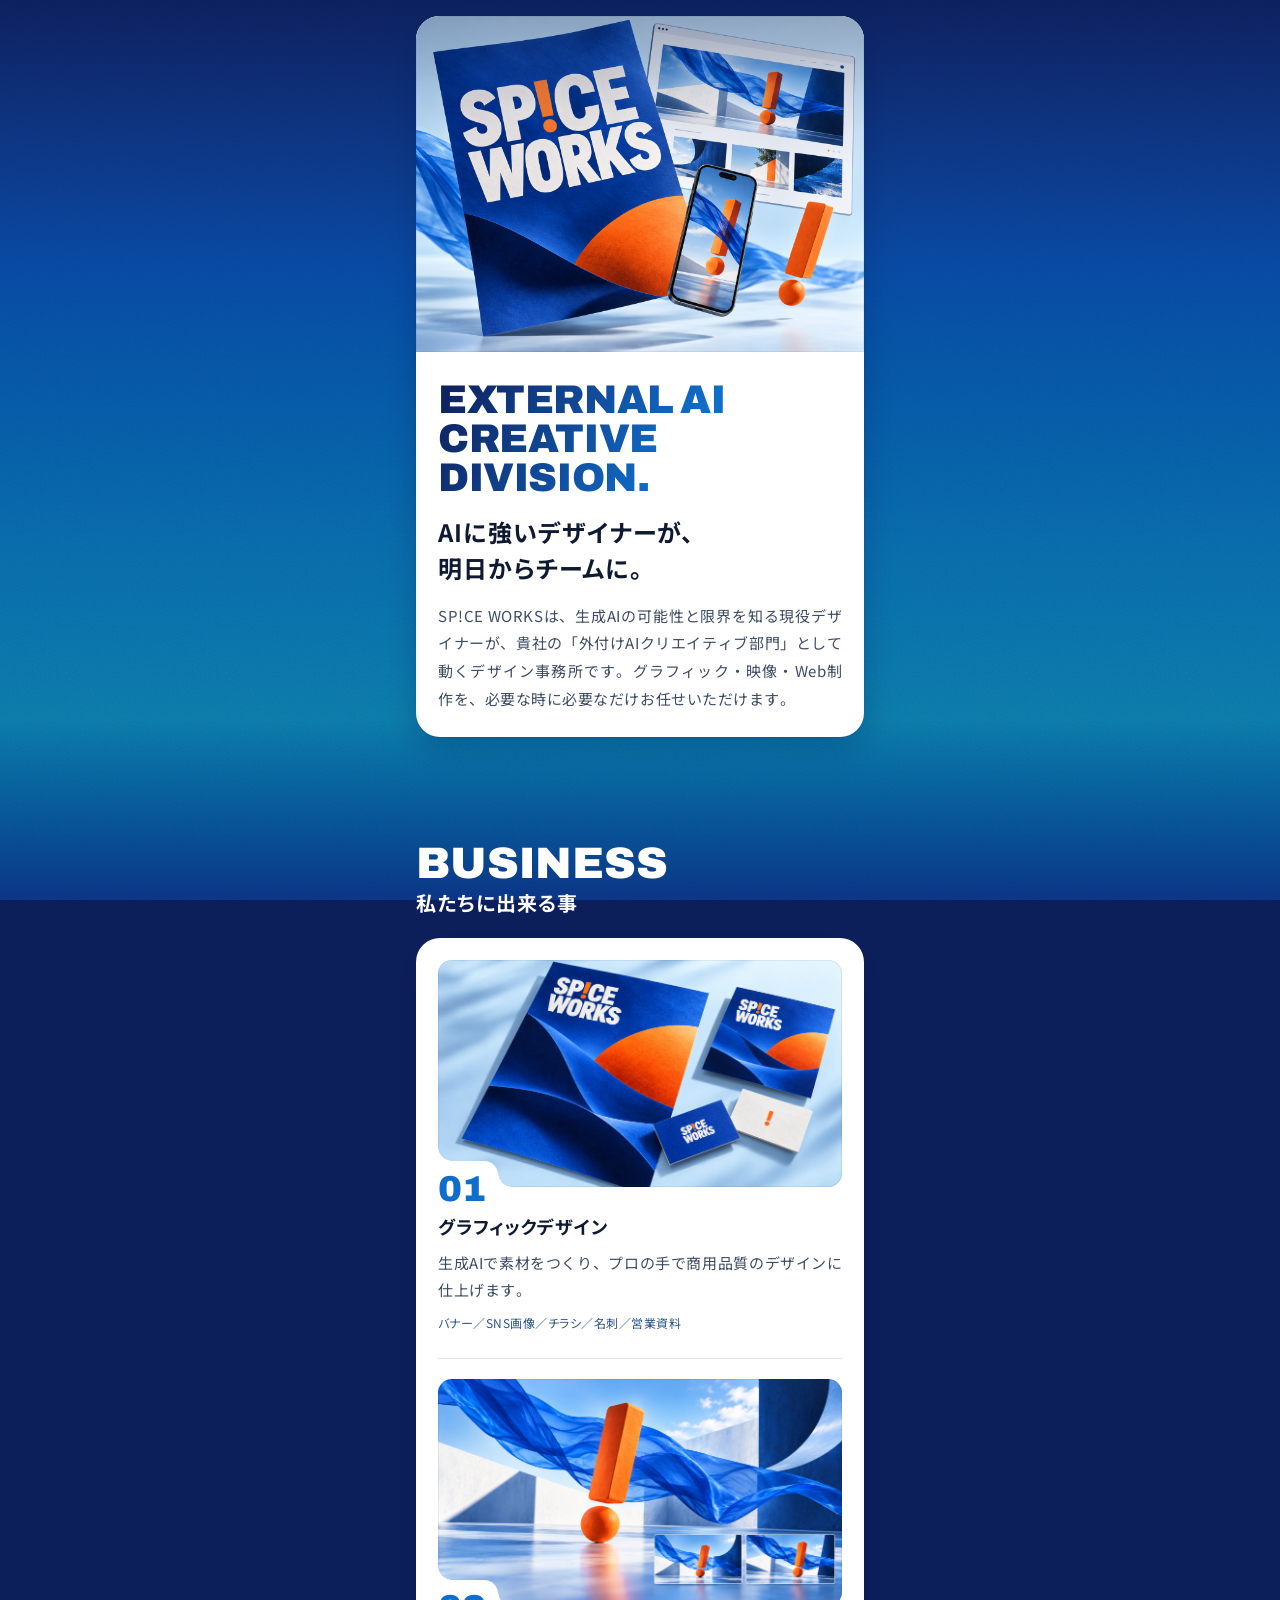
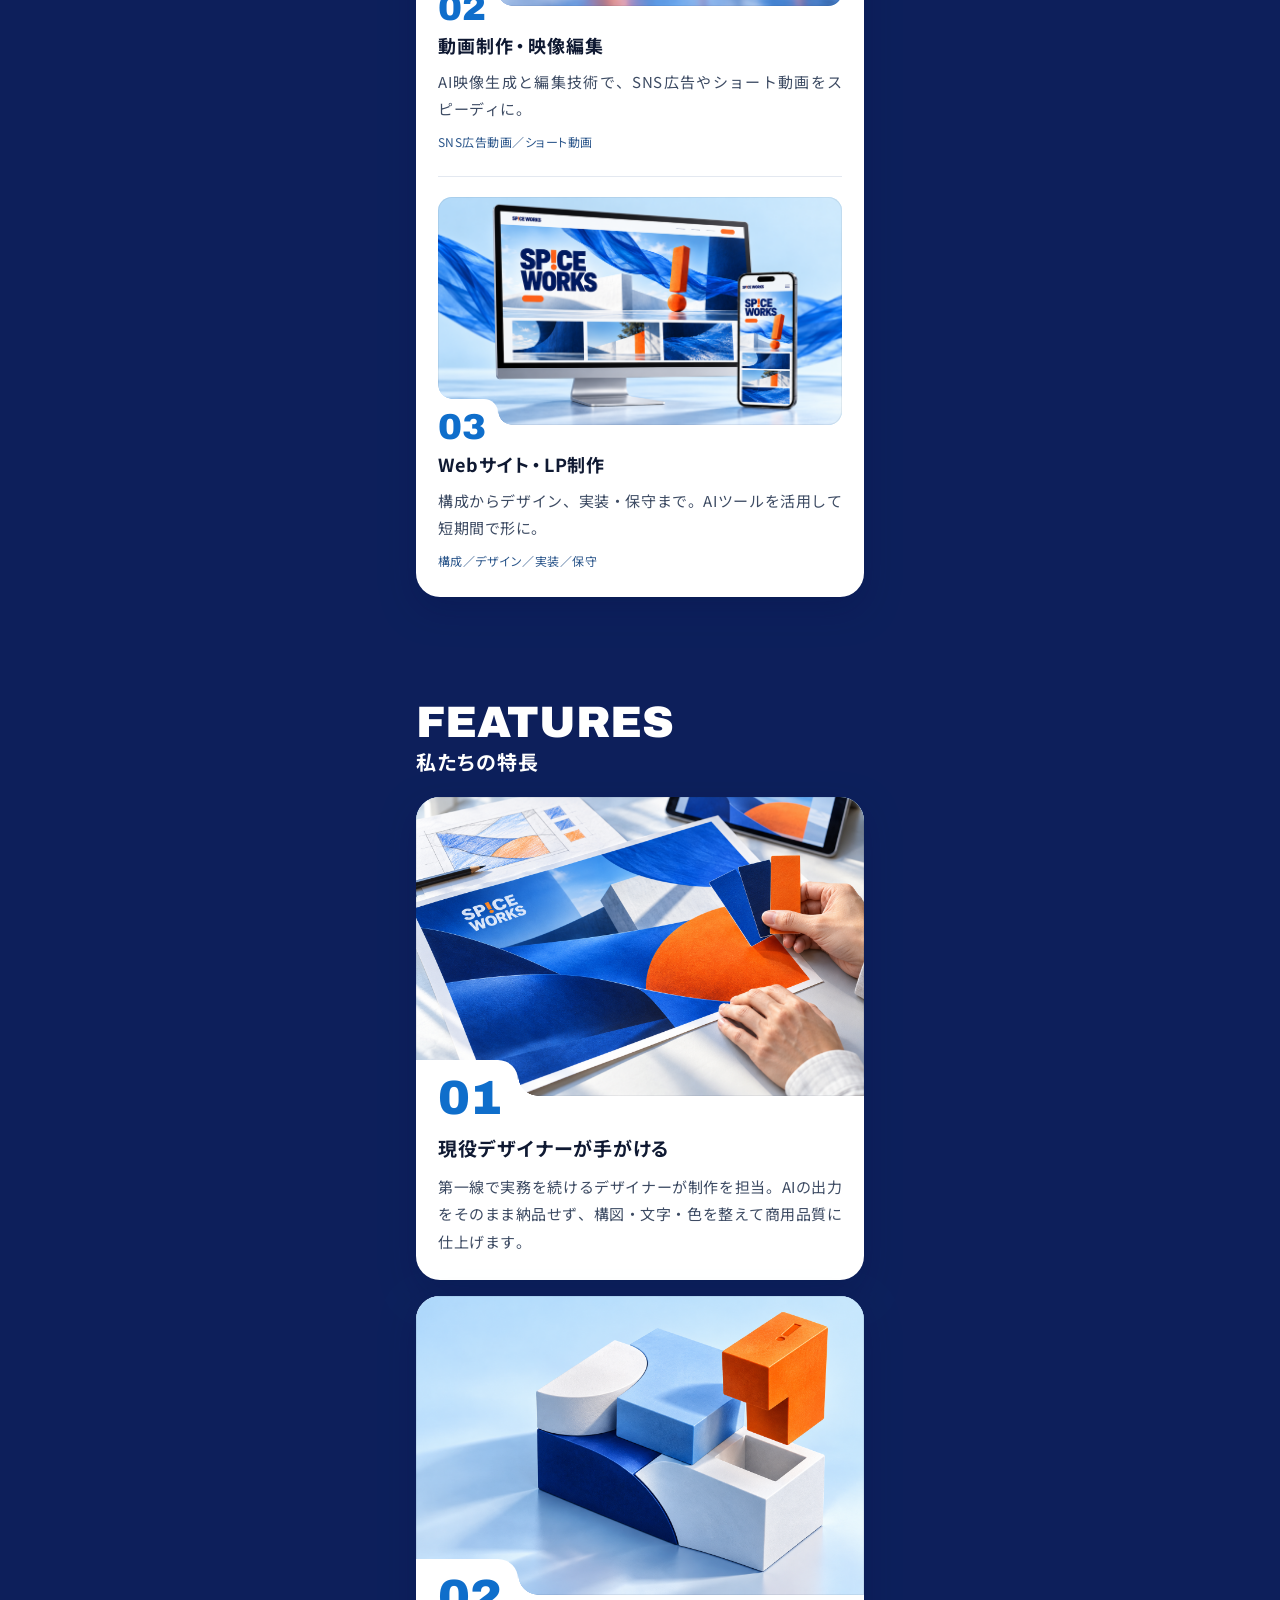
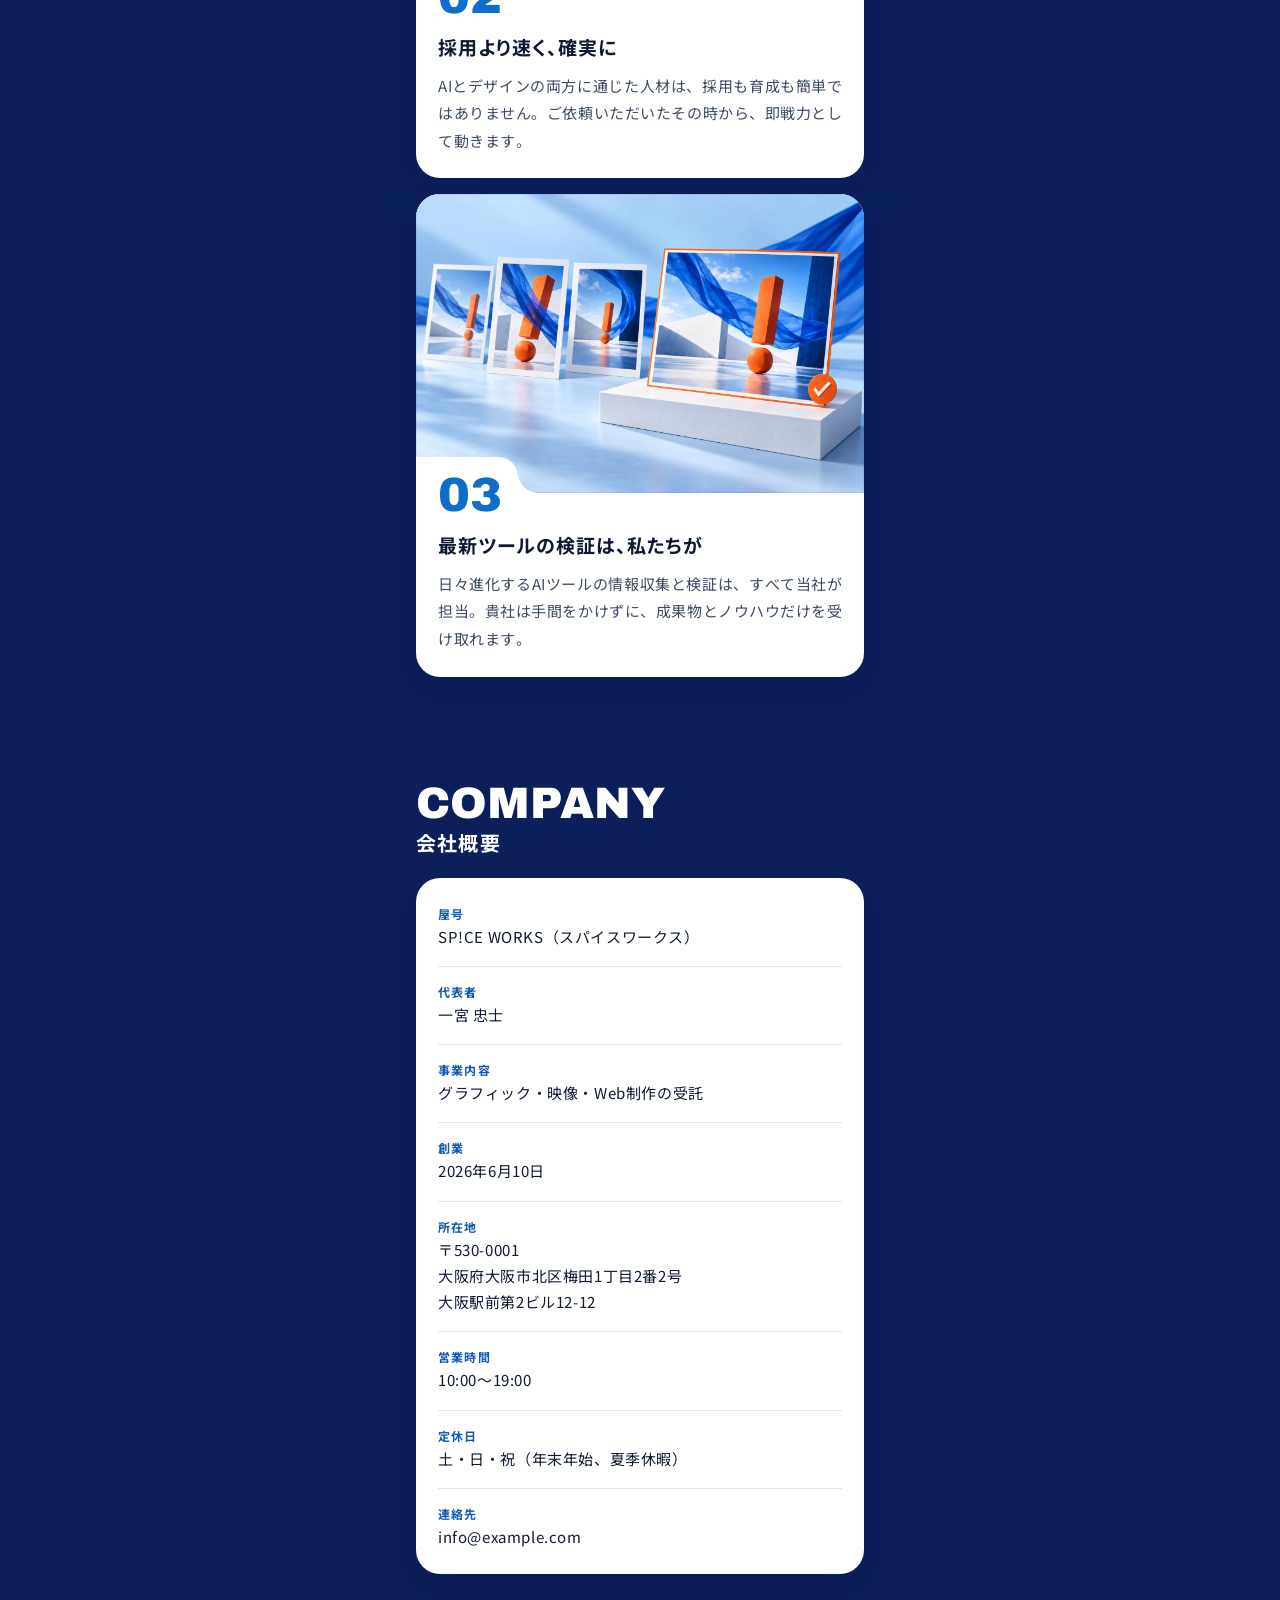
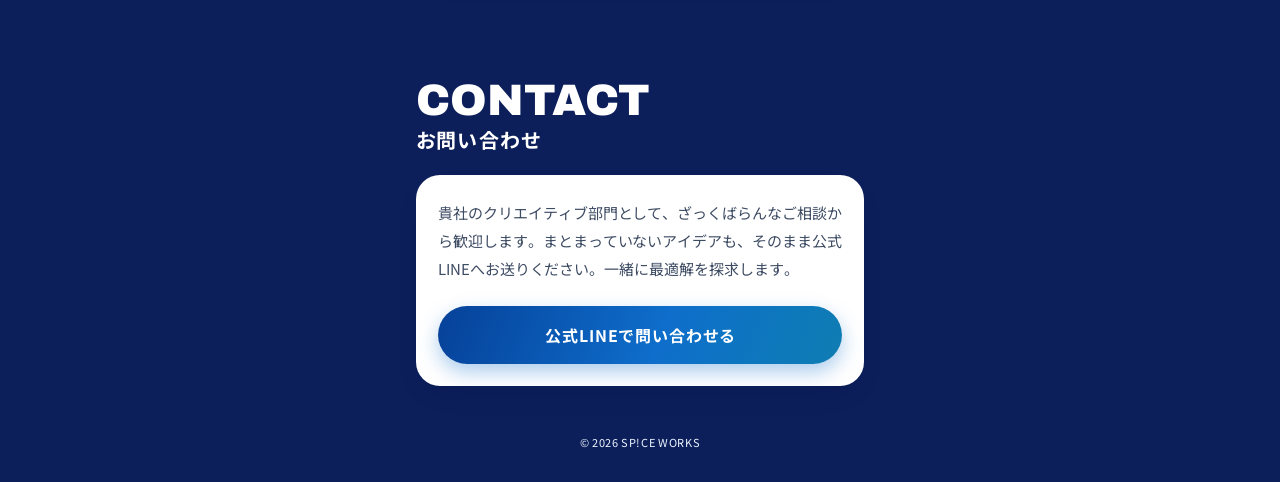
==== commit 2b852b28: "お問い合わせコピー変更-2" ====
--- a/index.html
+++ b/index.html
@@ -153,7 +153,7 @@
       <p class="section-ja">お問い合わせ</p>
     </div>
     <div class="card contact js-fade">
-      <p class="text">「こんなことできる？」といったちょっとした疑問から歓迎します。まだ見えないアイデアの種も、私たちが具体的なデザインに落とし込みます。公式LINEからお気軽にお声がけください。</p>
+      <p class="text">貴社のクリエイティブ部門として、ざっくばらんなご相談から歓迎します。まとまっていないアイデアも、そのまま公式LINEへお送りください。一緒に最適解を探求します。</p>
       <div class="contact-actions">
         <!-- TODO: 公式LINEのURLは公開前に本番用へ差し替え -->
         <a class="btn btn--primary" href="https://line.me/R/ti/p/@example" target="_blank" rel="noopener">公式LINEで<wbr>問い合わせる</a>
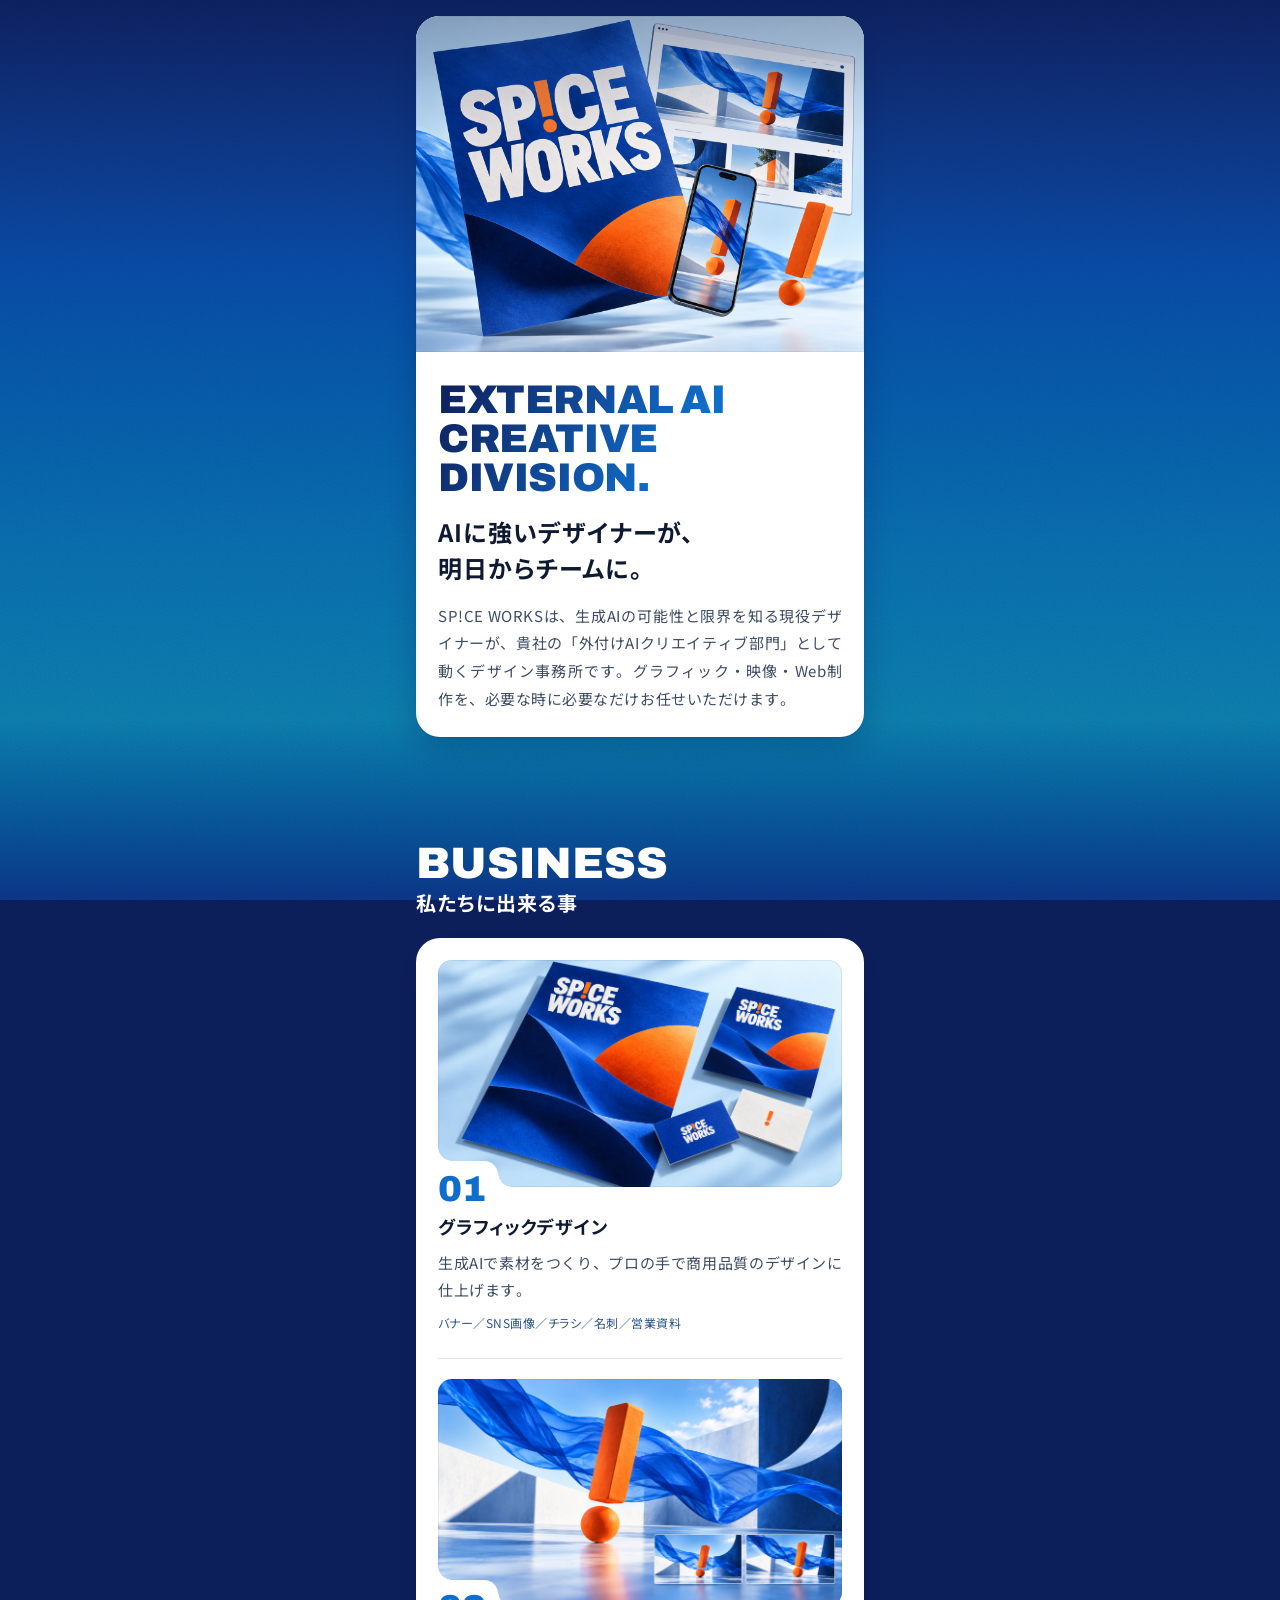
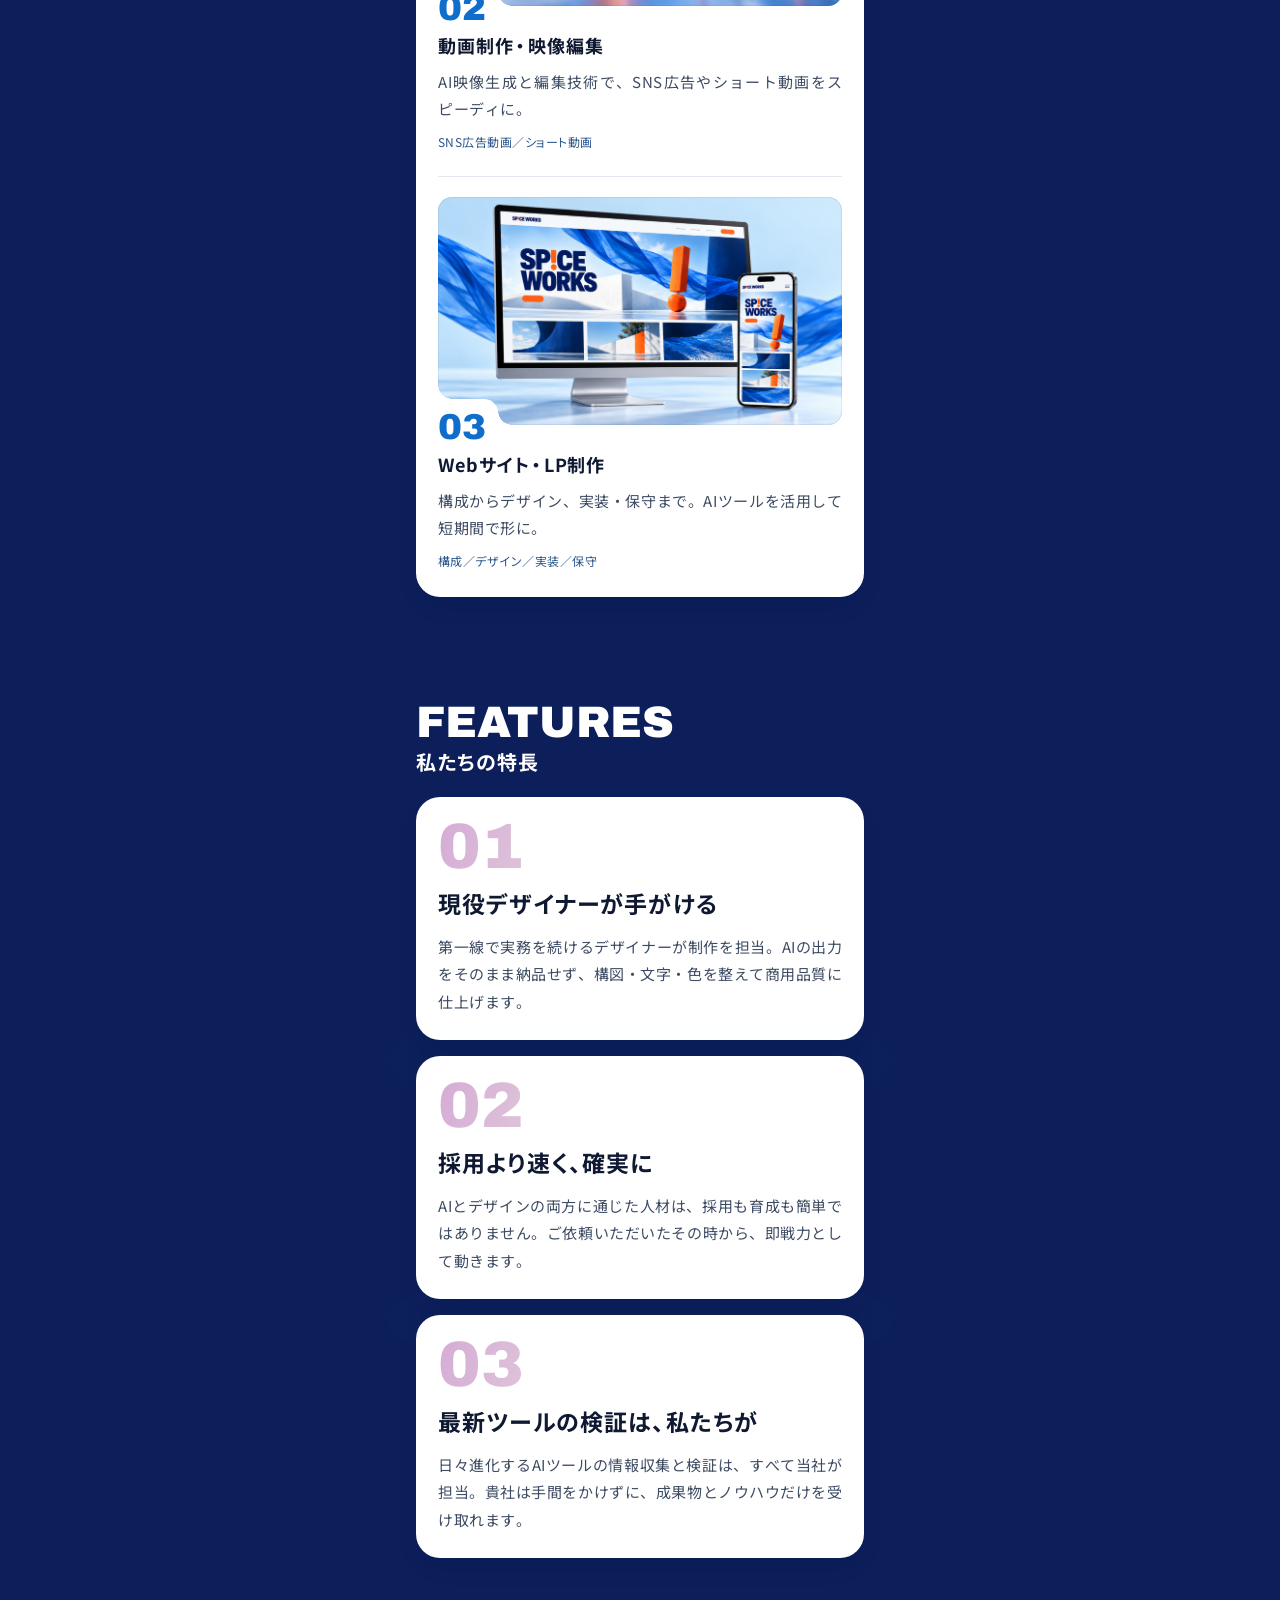
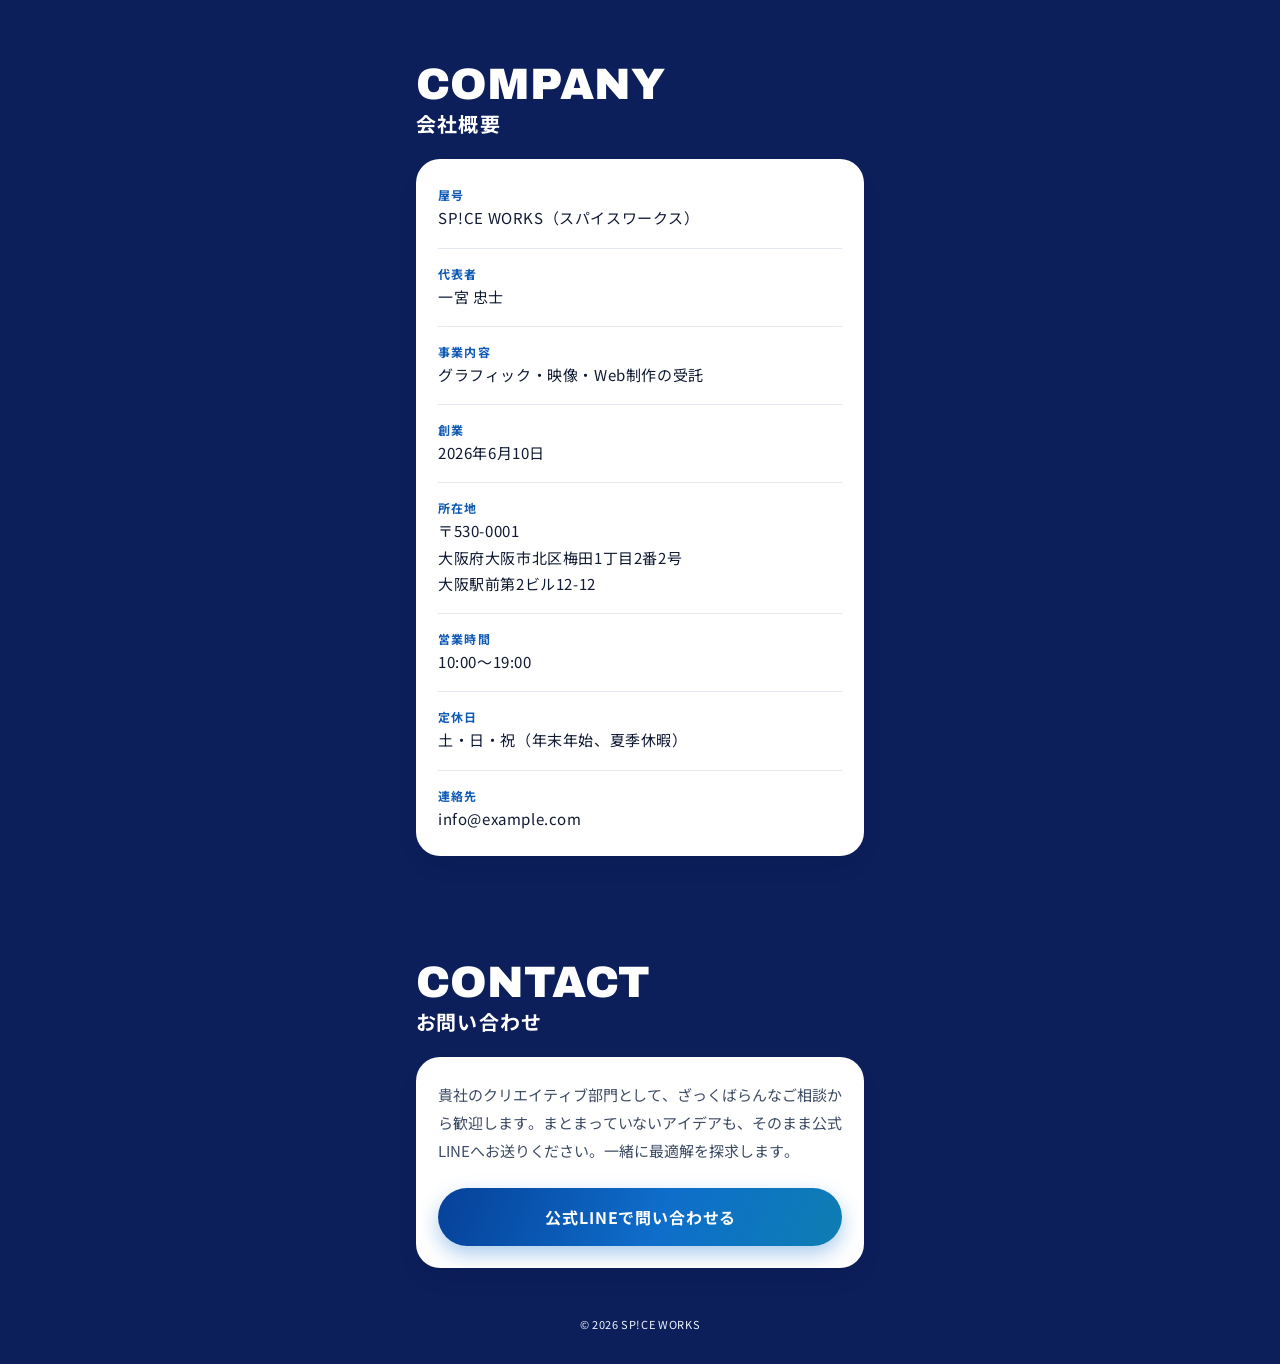
==== commit a683c06e: "FEATURESレイアウト変更" ====
--- a/index.html
+++ b/index.html
@@ -83,14 +83,15 @@
   </section>
 
   <!-- ③ 私たちの特長
-       画像：<img src="…" alt="…" width="1440" height="960" loading="lazy" decoding="async">
-       左下は番号タブが重なる -->
+       文字主体版：.features--text を付けると画像を隠し、大きな番号を主役にする。
+       外せば写真版（画像の左下に番号タブが重なる）に戻る。
+       画像：<img src="…" alt="…" width="1440" height="960" loading="lazy" decoding="async"> -->
   <section class="section" id="features" aria-labelledby="features-title">
     <div class="section-head">
       <h2 class="section-en" id="features-title" lang="en">FEATURES</h2>
       <p class="section-ja">私たちの特長</p>
     </div>
-    <ol class="features">
+    <ol class="features features--text">
       <li class="card feature js-fade">
         <div class="media media--feature"><img src="assets/image/F01_designer_v01.png" alt="" width="1536" height="1024" loading="lazy" decoding="async"></div>
         <div class="feature-body">
--- a/assets/css/style.css
+++ b/assets/css/style.css
@@ -520,6 +520,32 @@
   color: var(--ink);
 }
 
+/* 文字主体版（.features--text）：写真を隠し、大きな番号をグラフィックにする。
+   写真が続くページで「ここは読む場所」と切り替える。クラスを外せば写真版に戻る。
+   display: none の lazy 画像は読み込まれない */
+.features--text .media--feature { display: none; }
+.features--text .feature-body {
+  gap: 12px;
+  padding-top: 24px;
+}
+.features--text .num-tab {
+  margin: 0 0 2px;
+  padding: 0;
+  background: none;
+  border-radius: 0;
+}
+.features--text .num-tab::after { content: none; }
+/* 番号は飾り（aria-hidden）なので淡くして、見出しより前に出ないようにする */
+.features--text .num {
+  font-size: 64px;
+  line-height: 0.8;
+  background: linear-gradient(110deg, color-mix(in oklch, var(--blue-500) 45%, var(--white)), color-mix(in oklch, var(--cyan-500) 35%, var(--white)));
+  -webkit-background-clip: text;
+  background-clip: text;
+  color: transparent;
+}
+.features--text .feature-title { font-size: 23px; }
+
 /* --------------------------------------------------------------------------
    ④ Company
    -------------------------------------------------------------------------- */
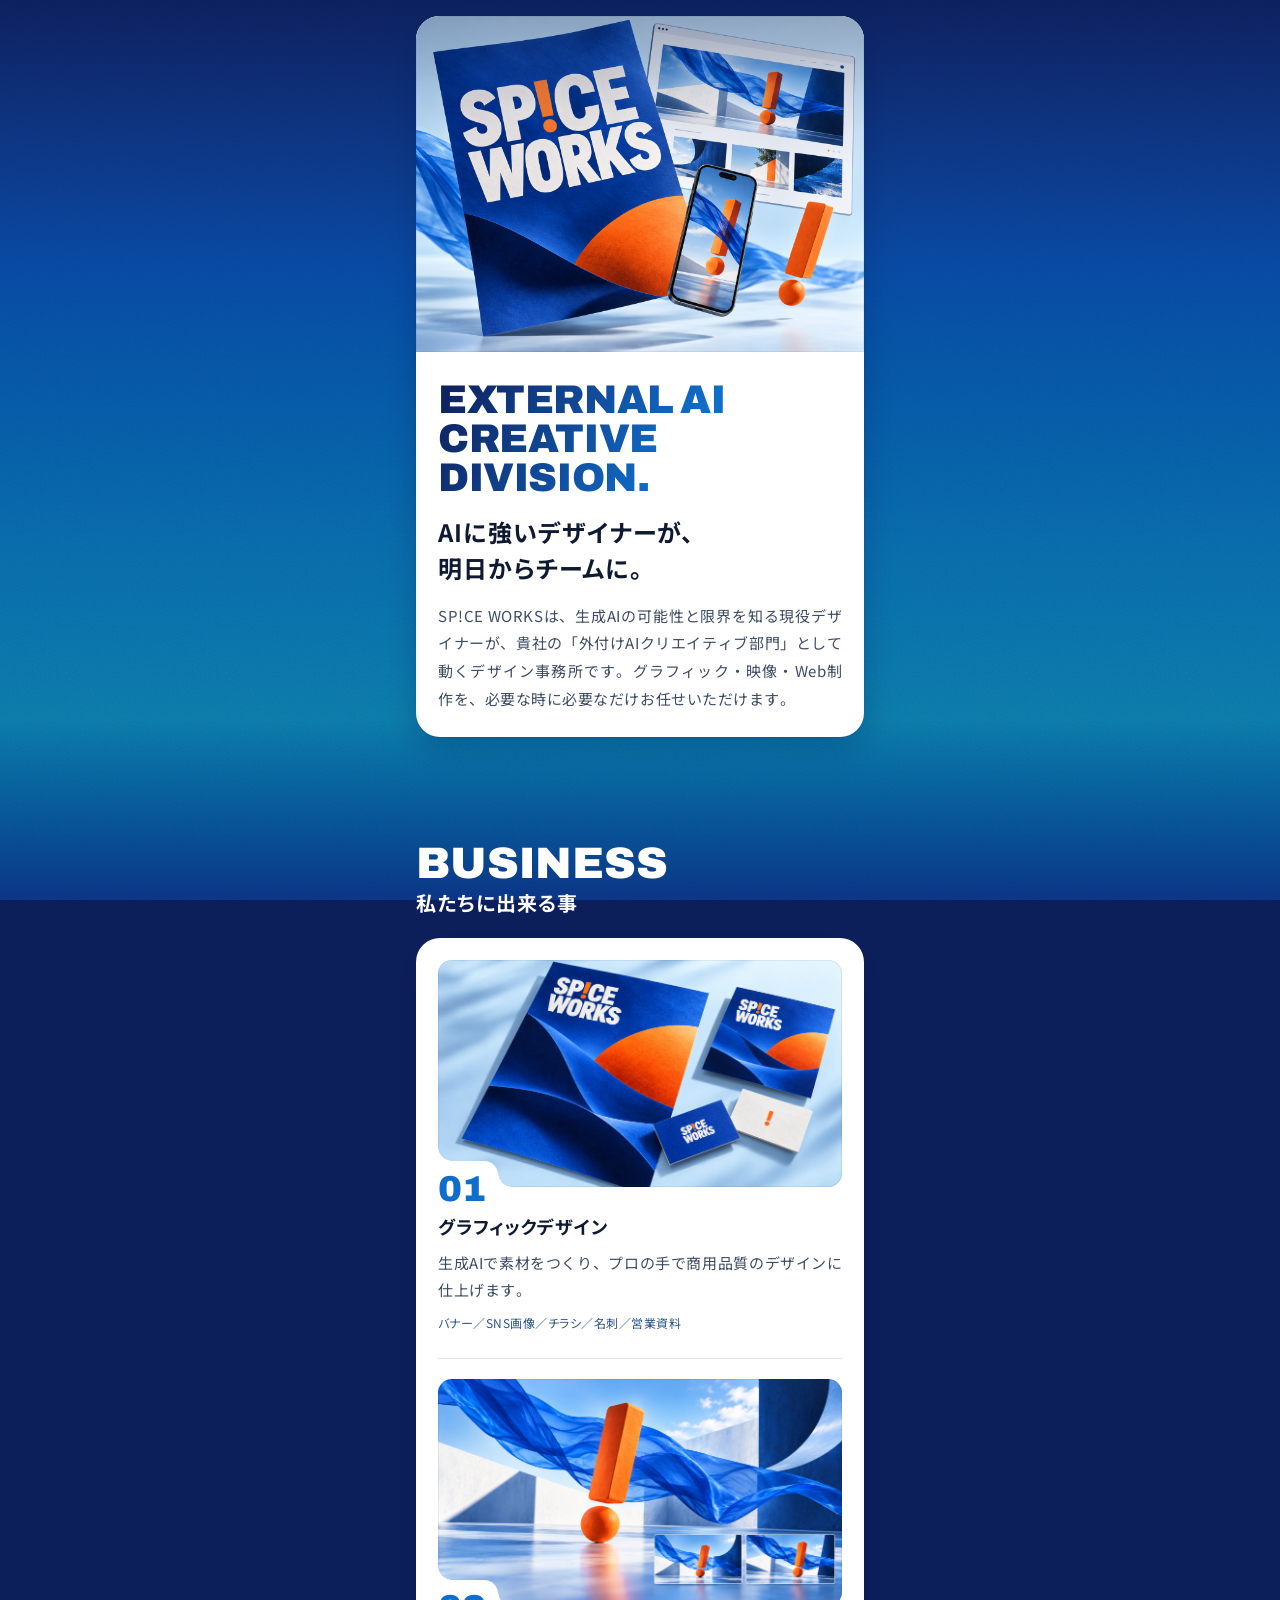
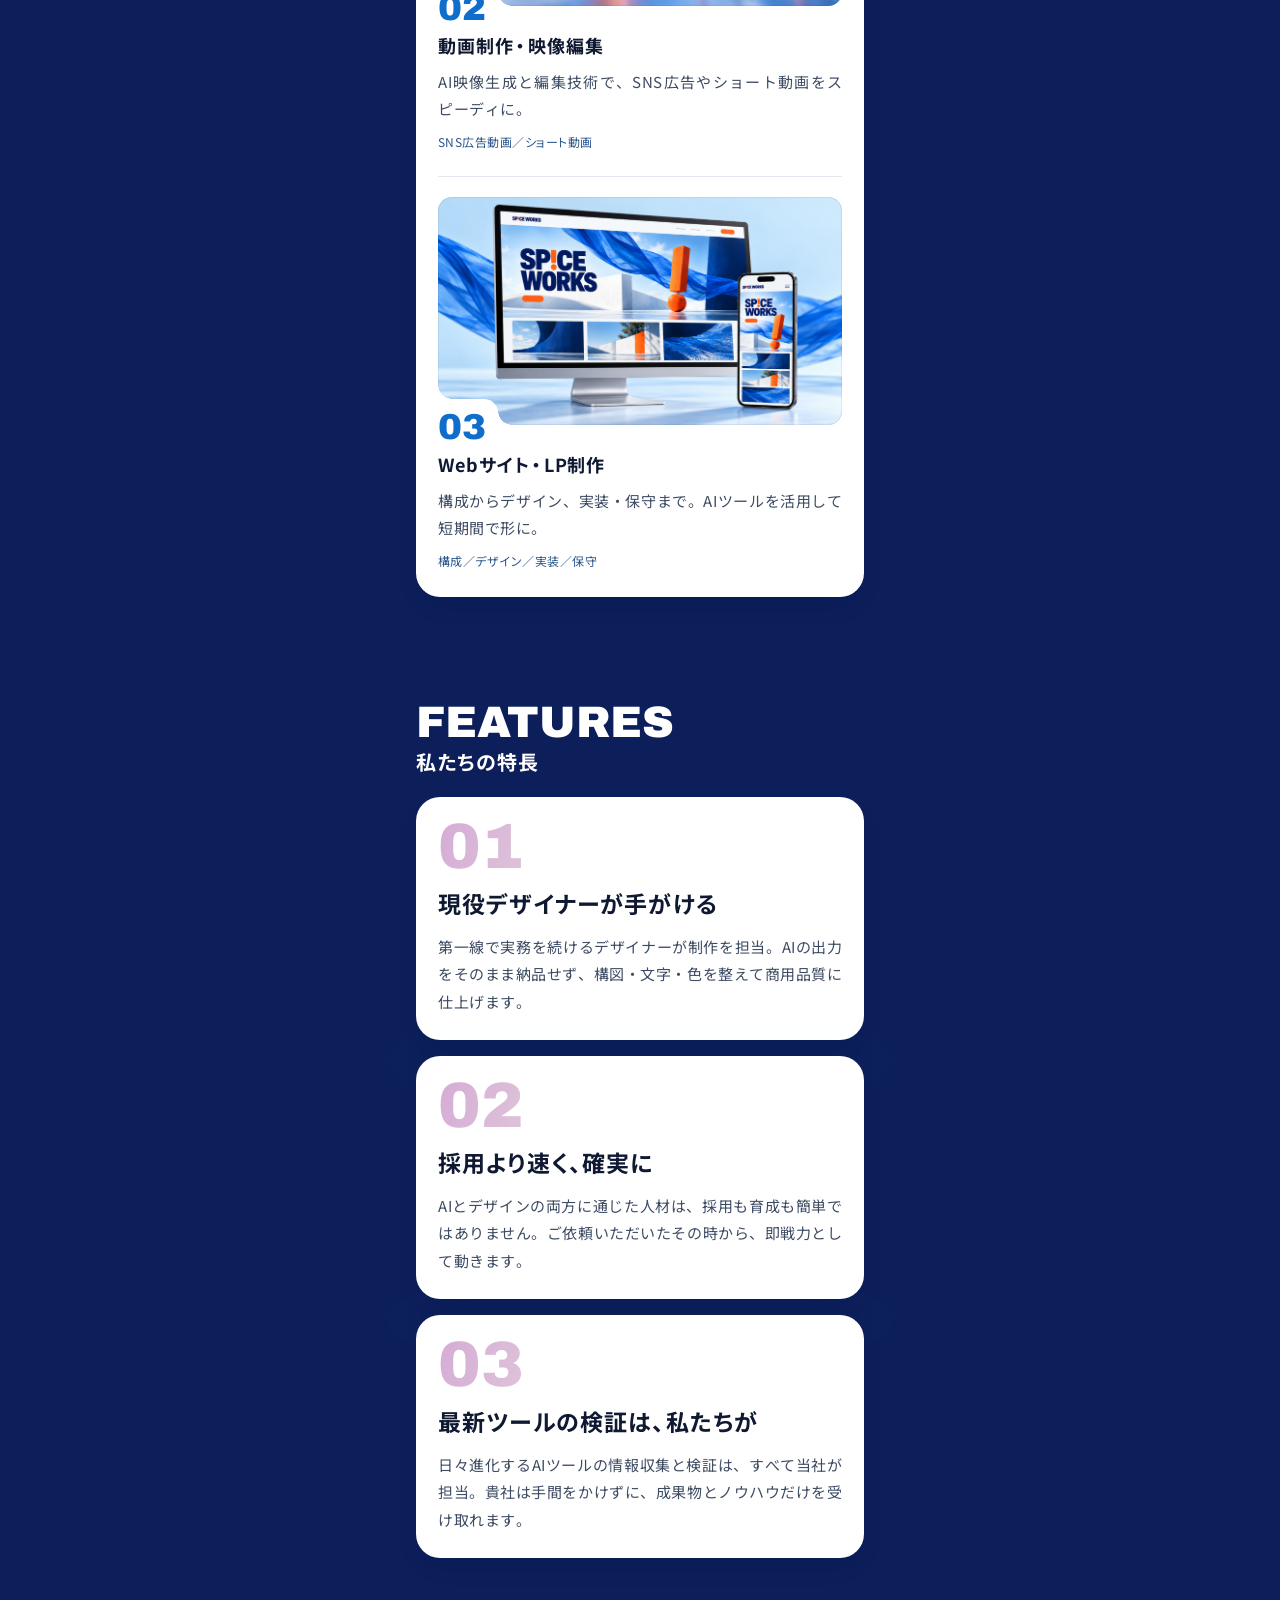
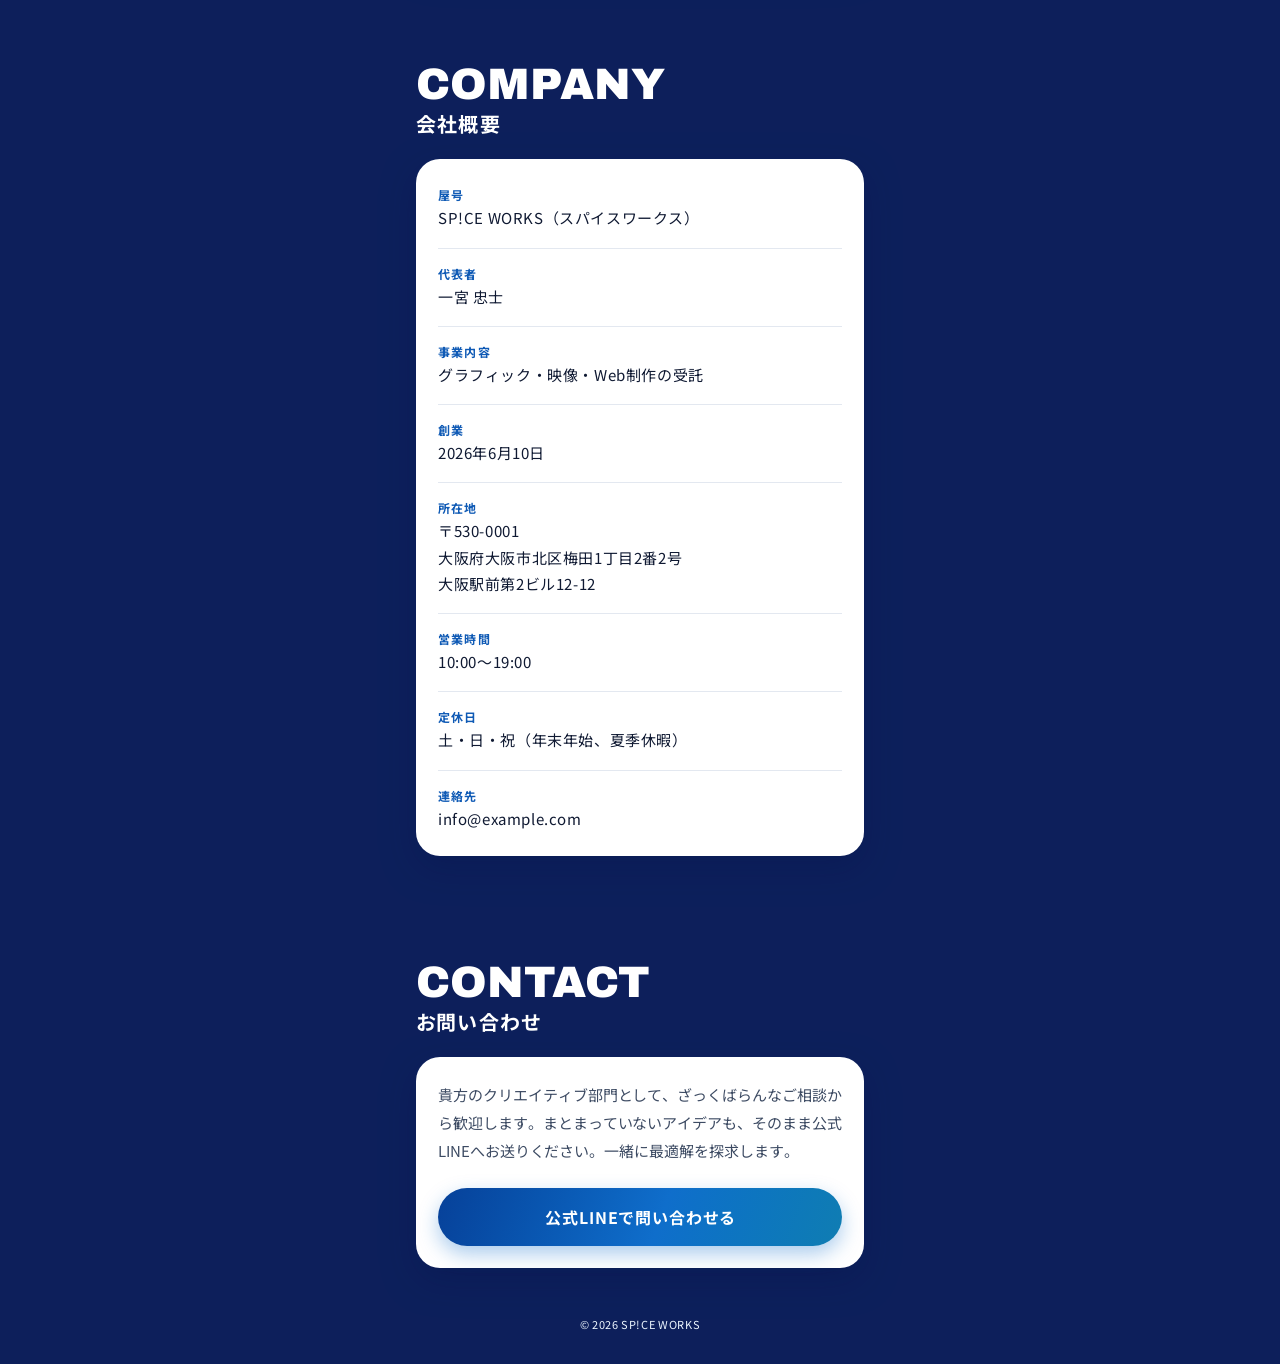
==== commit 2a18e7e9: "contactコピー更新" ====
--- a/index.html
+++ b/index.html
@@ -154,7 +154,7 @@
       <p class="section-ja">お問い合わせ</p>
     </div>
     <div class="card contact js-fade">
-      <p class="text">貴社のクリエイティブ部門として、ざっくばらんなご相談から歓迎します。まとまっていないアイデアも、そのまま公式LINEへお送りください。一緒に最適解を探求します。</p>
+      <p class="text">貴方のクリエイティブ部門として、ざっくばらんなご相談から歓迎します。まとまっていないアイデアも、そのまま公式LINEへお送りください。一緒に最適解を探求します。</p>
       <div class="contact-actions">
         <!-- TODO: 公式LINEのURLは公開前に本番用へ差し替え -->
         <a class="btn btn--primary" href="https://line.me/R/ti/p/@example" target="_blank" rel="noopener">公式LINEで<wbr>問い合わせる</a>
